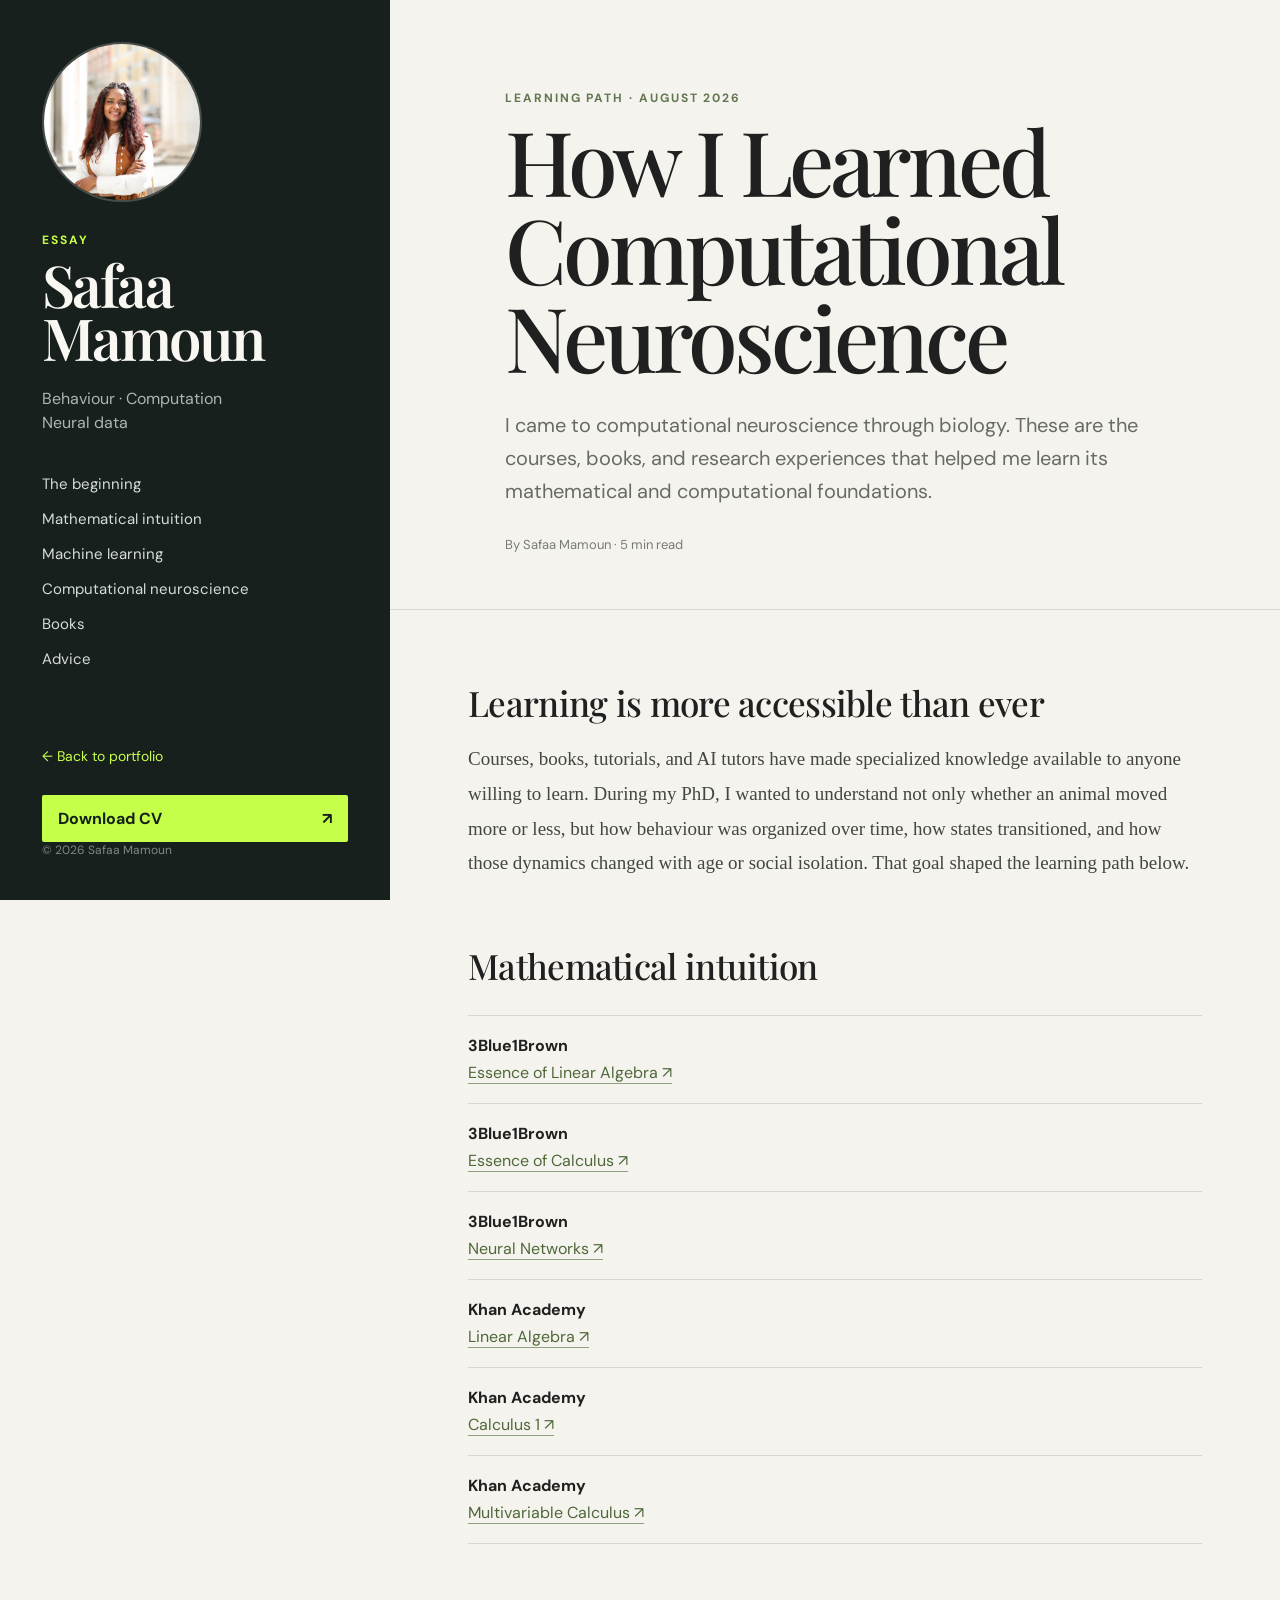
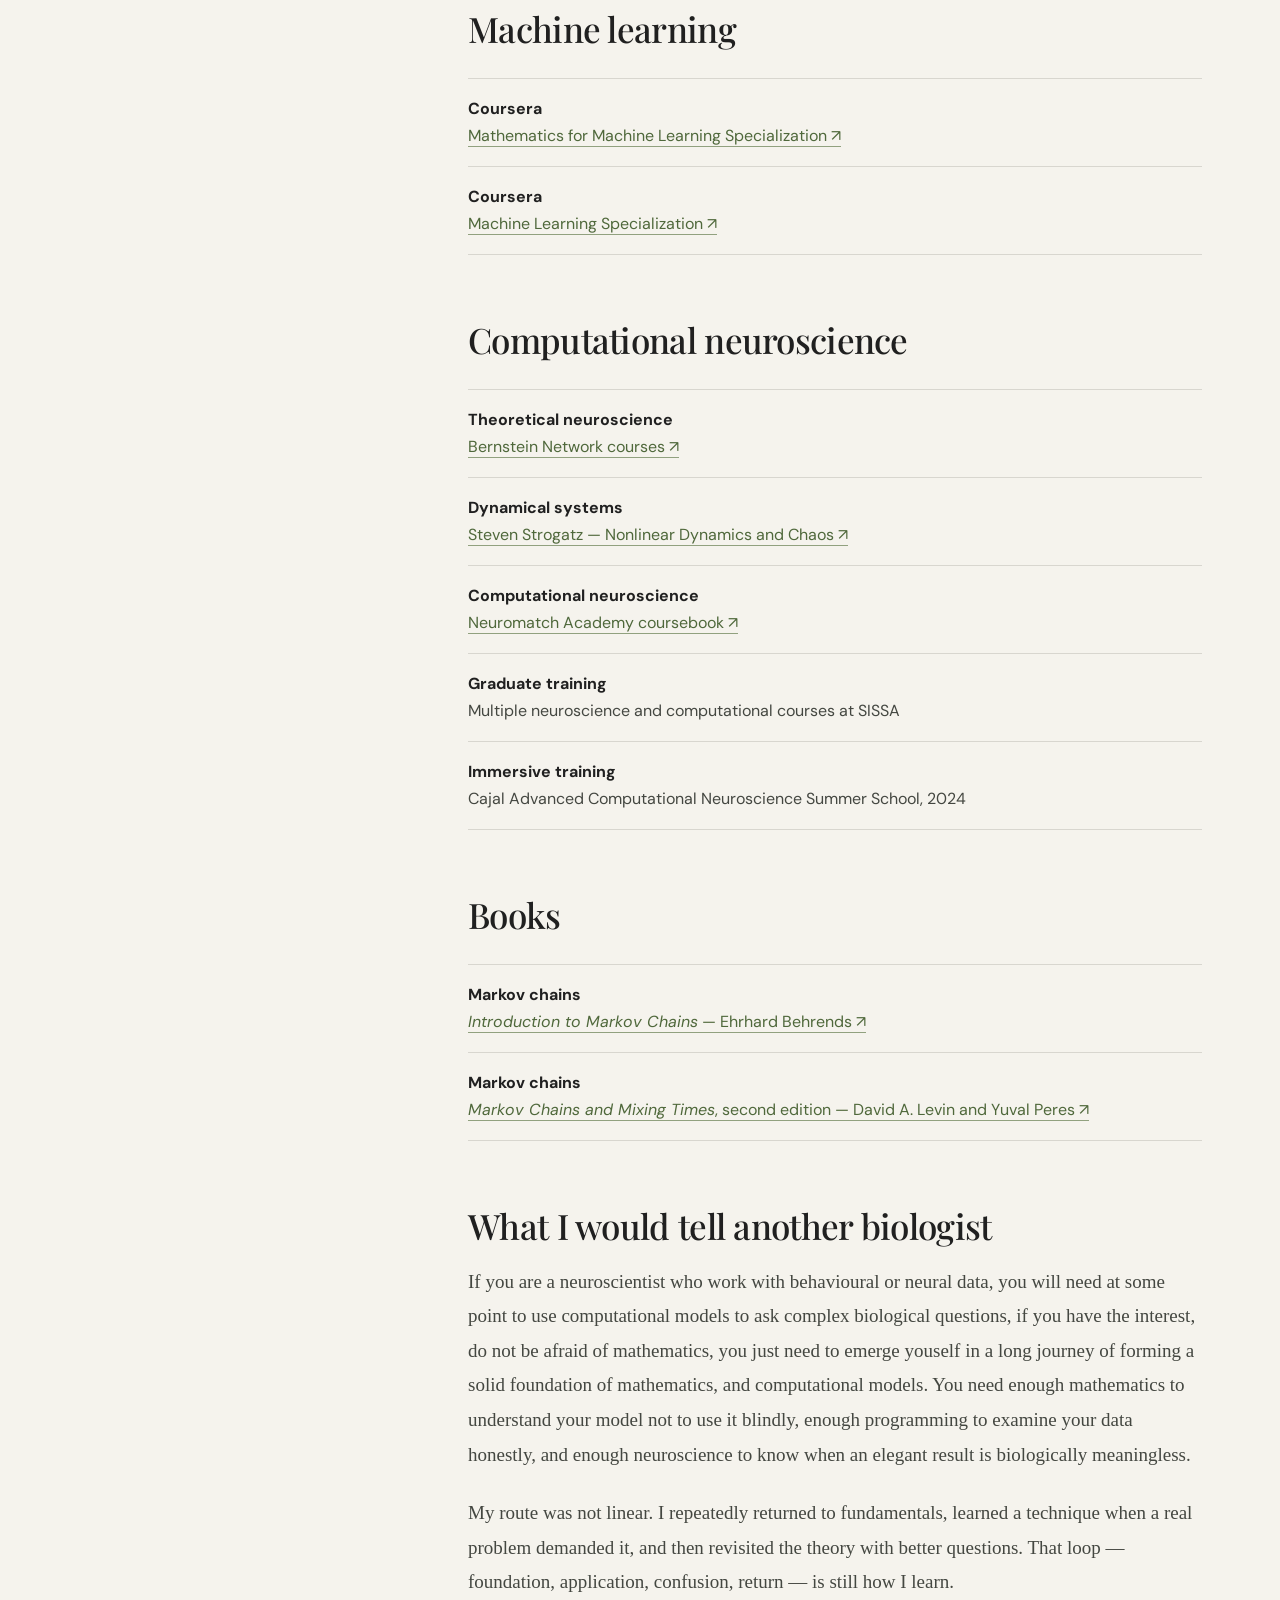
==== essay/index.html @ a1383e8f "Update index.html" ====
<!doctype html>
<html lang="en">
<head>
  <meta charset="utf-8">
  <meta name="viewport" content="width=device-width, initial-scale=1">
  <title>How I Learned Computational Neuroscience — Safaa Mamoun</title>
  <meta name="description" content="Safaa Mamoun's route from biology into mathematics, machine learning, and computational neuroscience.">
  <link rel="preconnect" href="https://fonts.googleapis.com">
  <link rel="preconnect" href="https://fonts.gstatic.com" crossorigin>
  <link href="https://fonts.googleapis.com/css2?family=DM+Sans:wght@400;500;600;700&amp;family=Playfair+Display:ital,wght@0,500;1,500&amp;display=swap" rel="stylesheet">
  <link rel="stylesheet" href="../styles.css">
</head>
<body>
  <main>
    <aside class="sidebar article-sidebar">
      <div class="portrait-wrap">
        <img class="portrait" src="../assets/profile.jpg" alt="Safaa Mamoun">
      </div>
      <div class="identity">
        <p class="eyebrow">Essay</p>
        <h1>Safaa<br>Mamoun</h1>
        <p class="role">Behaviour · Computation<br>Neural data</p>
      </div>
      <nav aria-label="Essay navigation">
        <a href="#beginning">The beginning</a>
        <a href="#mathematics">Mathematical intuition</a>
        <a href="#machine-learning">Machine learning</a>
        <a href="#neuroscience">Computational neuroscience</a>
        <a href="#books">Books</a>
        <a href="#advice">Advice</a>
      </nav>
      <div class="sidebar-footer">
        <a class="back-link" href="../">← Back to portfolio</a>
        <a class="cv-button" href="../assets/Safaa-Mamoun-CV.pdf" target="_blank" rel="noopener noreferrer">Download CV <span aria-hidden="true">↗</span></a>
        <p>© 2026 Safaa Mamoun</p>
      </div>
    </aside>

    <article class="article-shell">
      <header class="article-hero">
        <p class="kicker">Learning path · August 2026</p>
        <h2>How I Learned Computational Neuroscience</h2>
        <p class="article-deck">I came to computational neuroscience through biology. These are the courses, books, and research experiences that helped me learn its mathematical and computational foundations.</p>
        <p class="article-meta">By Safaa Mamoun · 5 min read</p>
      </header>

      <div class="article-body">
        <h3 id="beginning">Learning is more accessible than ever</h3>
        <p>Courses, books, tutorials, and AI tutors have made specialized knowledge available to anyone willing to learn. During my PhD, I wanted to understand not only whether an animal moved more or less, but how behaviour was organized over time, how states transitioned, and how those dynamics changed with age or social isolation. That goal shaped the learning path below.</p>

        <h3 id="mathematics">Mathematical intuition</h3>
        <ul class="resource-list">
          <li><strong>3Blue1Brown</strong><a href="https://www.youtube.com/playlist?list=PLZHQObOWTQDPD3MizzM2xVFitgF8hE_ab" target="_blank" rel="noopener noreferrer">Essence of Linear Algebra ↗</a></li>
          <li><strong>3Blue1Brown</strong><a href="https://www.youtube.com/playlist?list=PL0-GT3co4r2wlh6UHTUeQsrf3mlS2lk6x" target="_blank" rel="noopener noreferrer">Essence of Calculus ↗</a></li>
          <li><strong>3Blue1Brown</strong><a href="https://www.youtube.com/playlist?list=PLZHQObOWTQDMsr9K-rj53DwVRMYO3t5Yr" target="_blank" rel="noopener noreferrer">Neural Networks ↗</a></li>
          <li><strong>Khan Academy</strong><a href="https://www.khanacademy.org/math/linear-algebra" target="_blank" rel="noopener noreferrer">Linear Algebra ↗</a></li>
          <li><strong>Khan Academy</strong><a href="https://www.khanacademy.org/math/calculus-1" target="_blank" rel="noopener noreferrer">Calculus 1 ↗</a></li>
          <li><strong>Khan Academy</strong><a href="https://www.khanacademy.org/math/multivariable-calculus" target="_blank" rel="noopener noreferrer">Multivariable Calculus ↗</a></li>
        </ul>

        <h3 id="machine-learning">Machine learning</h3>
        <ul class="resource-list">
          <li><strong>Coursera</strong><a href="https://www.coursera.org/specializations/mathematics-machine-learning" target="_blank" rel="noopener noreferrer">Mathematics for Machine Learning Specialization ↗</a></li>
          <li><strong>Coursera</strong><a href="https://www.coursera.org/specializations/machine-learning-introduction" target="_blank" rel="noopener noreferrer">Machine Learning Specialization ↗</a></li>
        </ul>

        <h3 id="neuroscience">Computational neuroscience</h3>
        <ul class="resource-list">
          <li><strong>Theoretical neuroscience</strong><a href="https://bernstein-network.de/en/teaching-and-research/study-and-training/online-learning/" target="_blank" rel="noopener noreferrer">Bernstein Network courses ↗</a></li>
          <li><strong>Dynamical systems</strong><a href="https://www.youtube.com/playlist?list=PLbN57C5Zdl6j_qJA-pARJnKsmROzPnO9V" target="_blank" rel="noopener noreferrer">Steven Strogatz — Nonlinear Dynamics and Chaos ↗</a></li>
          <li><strong>Computational neuroscience</strong><a href="https://compneuro.neuromatch.io/" target="_blank" rel="noopener noreferrer">Neuromatch Academy coursebook ↗</a></li>
          <li><strong>Graduate training</strong>Multiple neuroscience and computational courses at SISSA</li>
          <li><strong>Immersive training</strong>Cajal Advanced Computational Neuroscience Summer School, 2024</li>
        </ul>

        <h3 id="books">Books</h3>
        <ul class="resource-list">
          <li><strong>Markov chains</strong><a href="https://link.springer.com/book/10.1007/978-3-322-90157-6" target="_blank" rel="noopener noreferrer"><em>Introduction to Markov Chains</em> — Ehrhard Behrends ↗</a></li>
          <li><strong>Markov chains</strong><a href="https://pages.uoregon.edu/dlevin/MARKOV/" target="_blank" rel="noopener noreferrer"><em>Markov Chains and Mixing Times</em>, second edition — David A. Levin and Yuval Peres ↗</a></li>
        </ul>

        <h3 id="advice">What I would tell another biologist</h3>
        <p> If you are a neuroscientist who work with behavioural or neural data, you will need at some point to use computational models to ask complex biological questions, if you have the interest, do not be afraid of mathematics, you just need to emerge youself in a long journey of 
          forming a solid foundation of mathematics, and computational models. You need enough mathematics to understand your model not to use it blindly, enough programming to examine your data honestly, and enough neuroscience to know when an elegant result is biologically meaningless.</p>
        <p>My route was not linear. I repeatedly returned to fundamentals, learned a technique when a real problem demanded it, and then revisited the theory with better questions. That loop — foundation, application, confusion, return — is still how I learn.</p>
      </div>
    </article>
  </main>
    <!-- Cloudflare Web Analytics --><script type='module' src='https://static.cloudflareinsights.com/beacon.min.js' data-cf-beacon='{"token": "2f7e7b79d9d646109fc4454bb11eda97"}'></script><!-- End Cloudflare Web Analytics -->
</body>
</html>
---- styles.css ----
:root {
  --font-sans: "DM Sans";
  --font-display: "Playfair Display";
  --ink: #202020;
  --paper: #f5f3ed;
  --panel: #18201d;
  --accent: #c5ff4a;
  --muted: #686a65;
  --line: #d8d6cf;
}

* { box-sizing: border-box; }
html { scroll-behavior: smooth; }
body {
  margin: 0;
  background: var(--paper);
  color: var(--ink);
  font-family: var(--font-sans), Arial, sans-serif;
  -webkit-font-smoothing: antialiased;
}
a { color: inherit; text-decoration: none; }

.sidebar {
  position: fixed;
  inset: 0 auto 0 0;
  width: 390px;
  min-height: 100vh;
  padding: 42px;
  background: var(--panel);
  color: #f8f7f2;
  display: flex;
  flex-direction: column;
  overflow-y: auto;
}
.portrait-wrap {
  width: 180px;
  aspect-ratio: 1;
  border-radius: 50%;
  overflow: hidden;
  border: 2px solid rgba(255,255,255,.2);
  margin-bottom: 30px;
}
.portrait { width: 100%; height: 100%; object-fit: cover; object-position: 50% 35%; transform: scale(1.35); }
.eyebrow, .kicker, .section-heading > p {
  margin: 0 0 10px;
  color: var(--accent);
  font-size: 12px;
  font-weight: 700;
  letter-spacing: .16em;
  text-transform: uppercase;
}
.identity h1 {
  margin: 0;
  font-family: var(--font-display), Georgia, serif;
  font-size: 58px;
  line-height: .92;
  letter-spacing: -.045em;
  font-weight: 600;
}
.role { margin: 22px 0 0; color: #aeb5b0; font-size: 16px; line-height: 1.5; }
nav { display: flex; flex-direction: column; gap: 8px; margin: 36px 0; }
nav a { width: max-content; color: #d7dcd8; font-size: 15px; padding: 3px 0; border-bottom: 1px solid transparent; }
nav a:hover, nav a:focus-visible { color: var(--accent); border-color: var(--accent); }
.sidebar-footer { margin-top: auto; }
.cv-button {
  display: flex;
  justify-content: space-between;
  align-items: center;
  padding: 13px 16px;
  background: var(--accent);
  color: #152018;
  font-weight: 700;
  border-radius: 2px;
}
.cv-button:hover { background: #d4ff76; }
.social-links { display: flex; gap: 18px; margin: 20px 0 12px; font-size: 13px; }
.social-links a:hover { color: var(--accent); }
.sidebar-footer > p { margin: 0; color: #7f8882; font-size: 12px; }

.content { margin-left: 390px; }
.section-block { padding: 90px clamp(48px, 8vw, 120px); border-bottom: 1px solid var(--line); scroll-margin-top: 20px; }
.hero { min-height: 100vh; display: flex; flex-direction: column; justify-content: center; }
.hero .kicker, .contact .kicker { color: #53614f; }
.hero h2 {
  max-width: 940px;
  margin: 0;
  font-family: var(--font-display), Georgia, serif;
  font-size: clamp(48px, 6vw, 88px);
  line-height: 1.02;
  letter-spacing: -.04em;
  font-weight: 500;
}
.hero h2 em { color: #627651; font-weight: 500; }
.intro { max-width: 800px; margin: 32px 0 52px; color: #555952; font-size: 20px; line-height: 1.65; }
.focus-grid { display: grid; grid-template-columns: repeat(3, 1fr); gap: 1px; background: var(--line); border: 1px solid var(--line); }
.focus-grid > div { background: var(--paper); padding: 24px; }
.focus-grid span { font-size: 11px; color: #85877f; }
.focus-grid h3 { margin: 30px 0 10px; font-size: 18px; }
.focus-grid p { margin: 0; color: var(--muted); font-size: 14px; line-height: 1.55; }

.section-heading { display: grid; grid-template-columns: 180px 1fr; align-items: start; margin-bottom: 56px; }
.section-heading > p { color: #627651; margin-top: 9px; }
.section-heading h2 {
  margin: 0;
  font-family: var(--font-display), Georgia, serif;
  font-weight: 500;
  font-size: clamp(38px, 4vw, 56px);
  letter-spacing: -.03em;
}
.timeline article, .work-list article { display: grid; grid-template-columns: 180px 1fr; gap: 0; padding: 30px 0; border-top: 1px solid var(--line); }
.timeline article:last-child, .work-list article:last-child { border-bottom: 1px solid var(--line); }
.year { margin: 4px 0 0; color: #777b73; font-size: 13px; font-weight: 700; letter-spacing: .04em; }
.timeline h3, .work-list h3 { margin: 0 0 7px; font-size: 20px; line-height: 1.35; }
.timeline article > div > p:last-child, .work-list article > div > p { margin: 10px 0 0; max-width: 780px; color: var(--muted); line-height: 1.65; }
.institution { color: #53614f !important; font-weight: 600; }
.work-list h3 a:hover { color: #536c3c; }
.work-list h3 span { font-family: var(--font-sans); font-size: 15px; }
.compact-list article { padding: 24px 0; }
.compact-list h3 { font-size: 18px; }
.compact-list p { font-size: 15px; }

.skills-layout { display: grid; grid-template-columns: 1.4fr 1fr; gap: 70px; }
.training-list > div { display: grid; grid-template-columns: 70px 1fr; padding: 17px 0; border-top: 1px solid var(--line); }
.training-list > div:last-child { border-bottom: 1px solid var(--line); }
.training-list span { font-size: 13px; font-weight: 700; color: #777b73; }
.training-list p { margin: 0; line-height: 1.5; }
.skill-tags { display: flex; flex-wrap: wrap; align-content: flex-start; gap: 10px; }
.skill-tags span { border: 1px solid #acb0a7; border-radius: 99px; padding: 10px 14px; font-size: 13px; }

.essay-teaser article {
  max-width: 900px;
  padding: clamp(30px, 5vw, 62px);
  background: #e7eadf;
  border-left: 5px solid #627651;
}
.essay-label { margin: 0 0 24px; color: #627651; font-size: 12px; font-weight: 700; letter-spacing: .13em; text-transform: uppercase; }
.essay-teaser h3 { max-width: 720px; margin: 0; font-family: var(--font-display), Georgia, serif; font-size: clamp(38px, 5vw, 62px); line-height: 1.05; font-weight: 500; letter-spacing: -.035em; }
.essay-teaser article > p:not(.essay-label) { max-width: 680px; margin: 24px 0; color: var(--muted); font-size: 18px; line-height: 1.65; }
.essay-link { display: inline-block; border-bottom: 1px solid #536c3c; color: #405431; font-weight: 700; padding-bottom: 4px; }
.essay-link:hover { color: #202e17; }

.article-shell { margin-left: 390px; }
.article-hero { padding: 90px clamp(48px, 9vw, 150px) 56px; border-bottom: 1px solid var(--line); }
.article-hero .kicker { color: #627651; }
.article-hero h2 { max-width: 920px; margin: 0; font-family: var(--font-display), Georgia, serif; font-size: clamp(52px, 7vw, 92px); line-height: .98; letter-spacing: -.045em; font-weight: 500; }
.article-deck { max-width: 760px; margin: 30px 0 0; color: var(--muted); font-size: 20px; line-height: 1.65; }
.article-meta { margin: 28px 0 0; color: #797c76; font-size: 13px; }
.article-body { max-width: 830px; margin: 0 auto; padding: 72px 48px 110px; }
.article-body h3 { margin: 64px 0 18px; font-family: var(--font-display), Georgia, serif; font-size: 35px; line-height: 1.2; font-weight: 500; letter-spacing: -.02em; }
.article-body h3:first-child { margin-top: 0; }
.article-body p { margin: 0 0 24px; color: #444741; font-family: Georgia, serif; font-size: 19px; line-height: 1.82; }
.article-body a { color: #4f683b; border-bottom: 1px solid #91a17f; }
.article-body a:hover { color: #26371d; border-color: #26371d; }
.article-pullquote { margin: 48px 0; padding: 30px 0 30px 30px; border-left: 4px solid #627651; font-family: var(--font-display), Georgia, serif !important; font-size: 29px !important; line-height: 1.35 !important; color: #3f4f36 !important; }
.resource-list { margin: 28px 0 0; padding: 0; list-style: none; border-top: 1px solid var(--line); }
.resource-list li { padding: 18px 0; border-bottom: 1px solid var(--line); color: #444741; font-size: 16px; line-height: 1.5; }
.resource-list strong { display: block; color: var(--ink); margin-bottom: 3px; }
.back-link { display: inline-block; margin-bottom: 30px; color: var(--accent); font-size: 14px; }

.contact { min-height: 72vh; background: #26302c; color: #f8f7f2; display: flex; flex-direction: column; justify-content: center; }
.contact .kicker { color: var(--accent); }
.contact h2 { max-width: 820px; margin: 0; font-family: var(--font-display), Georgia, serif; font-size: clamp(44px, 5vw, 72px); line-height: 1.05; font-weight: 500; letter-spacing: -.035em; }
.contact > p:not(.kicker) { max-width: 690px; color: #b9c0bb; font-size: 18px; line-height: 1.6; }
.contact-links { display: flex; flex-wrap: wrap; gap: 16px 36px; margin-top: 25px; }
.contact-links a { color: var(--accent); font-weight: 700; border-bottom: 1px solid var(--accent); padding-bottom: 4px; }

@media (max-width: 980px) {
  .sidebar { position: relative; width: 100%; min-height: auto; padding: 30px; display: grid; grid-template-columns: 120px 1fr; gap: 10px 24px; }
  .portrait-wrap { width: 120px; grid-row: span 2; margin: 0; }
  .identity h1 { font-size: 42px; }
  .identity .eyebrow, .role { display: none; }
  nav { grid-column: 1 / -1; flex-direction: row; flex-wrap: wrap; margin: 20px 0 5px; gap: 8px 20px; }
  .sidebar-footer { grid-column: 1 / -1; display: flex; align-items: center; gap: 20px; }
  .cv-button { width: max-content; gap: 20px; }
  .social-links { margin: 0; }
  .sidebar-footer > p { margin-left: auto; }
  .content { margin-left: 0; }
  .article-shell { margin-left: 0; }
  .hero { min-height: auto; }
}

@media (max-width: 680px) {
  .sidebar { grid-template-columns: 90px 1fr; padding: 22px; }
  .portrait-wrap { width: 90px; }
  .identity h1 { font-size: 34px; }
  nav { gap: 6px 14px; }
  nav a { font-size: 13px; }
  .sidebar-footer { flex-wrap: wrap; }
  .sidebar-footer > p { display: none; }
  .section-block { padding: 64px 24px; }
  .hero h2 { font-size: 43px; }
  .intro { font-size: 17px; margin-bottom: 36px; }
  .focus-grid { grid-template-columns: 1fr; }
  .section-heading { grid-template-columns: 1fr; gap: 8px; margin-bottom: 36px; }
  .section-heading > p { margin: 0; }
  .timeline article, .work-list article { grid-template-columns: 1fr; gap: 10px; padding: 24px 0; }
  .skills-layout { grid-template-columns: 1fr; gap: 40px; }
  .contact-links { flex-direction: column; align-items: flex-start; }
  .article-hero { padding: 64px 24px 42px; }
  .article-hero h2 { font-size: 48px; }
  .article-deck { font-size: 17px; }
  .article-body { padding: 52px 24px 80px; }
  .article-body p { font-size: 18px; }
}

@media (prefers-reduced-motion: reduce) { html { scroll-behavior: auto; } }
/* Correct the profile photograph */
body .portrait-wrap {
  position: relative;
  width: 160px;
  height: 160px;
  overflow: hidden;
  border-radius: 50%;
  flex-shrink: 0;
}

body .portrait {
  position: static;
  display: block;
  width: 100%;
  height: 100%;
  max-width: 100%;
  object-fit: cover;
  object-position: center 30%;
  transform: none;
}

/* Beyond the lab section */
.beyond-grid {
  display: grid;
  grid-template-columns: minmax(0, 1.45fr) minmax(260px, 0.75fr);
  gap: clamp(28px, 5vw, 72px);
  align-items: end;
}

.beyond-image {
  display: block;
  width: 100%;
  height: auto;
  max-height: 750px;
  object-fit: cover;
  object-position: center;
}

.beyond-copy {
  padding: 28px 0;
  border-top: 1px solid var(--line, #d8d6cf);
  border-bottom: 1px solid var(--line, #d8d6cf);
}

.beyond-copy p {
  margin: 0;
  color: var(--muted, #686a65);
  font-family: "Playfair Display", Georgia, serif;
  font-size: clamp(24px, 2.4vw, 34px);
  line-height: 1.38;
}

@media (max-width: 680px) {
  body .portrait-wrap {
    width: 90px;
    height: 90px;
  }

  .beyond-grid {
    grid-template-columns: 1fr;
  }

  .beyond-copy {
    padding: 24px 0;
  }
}
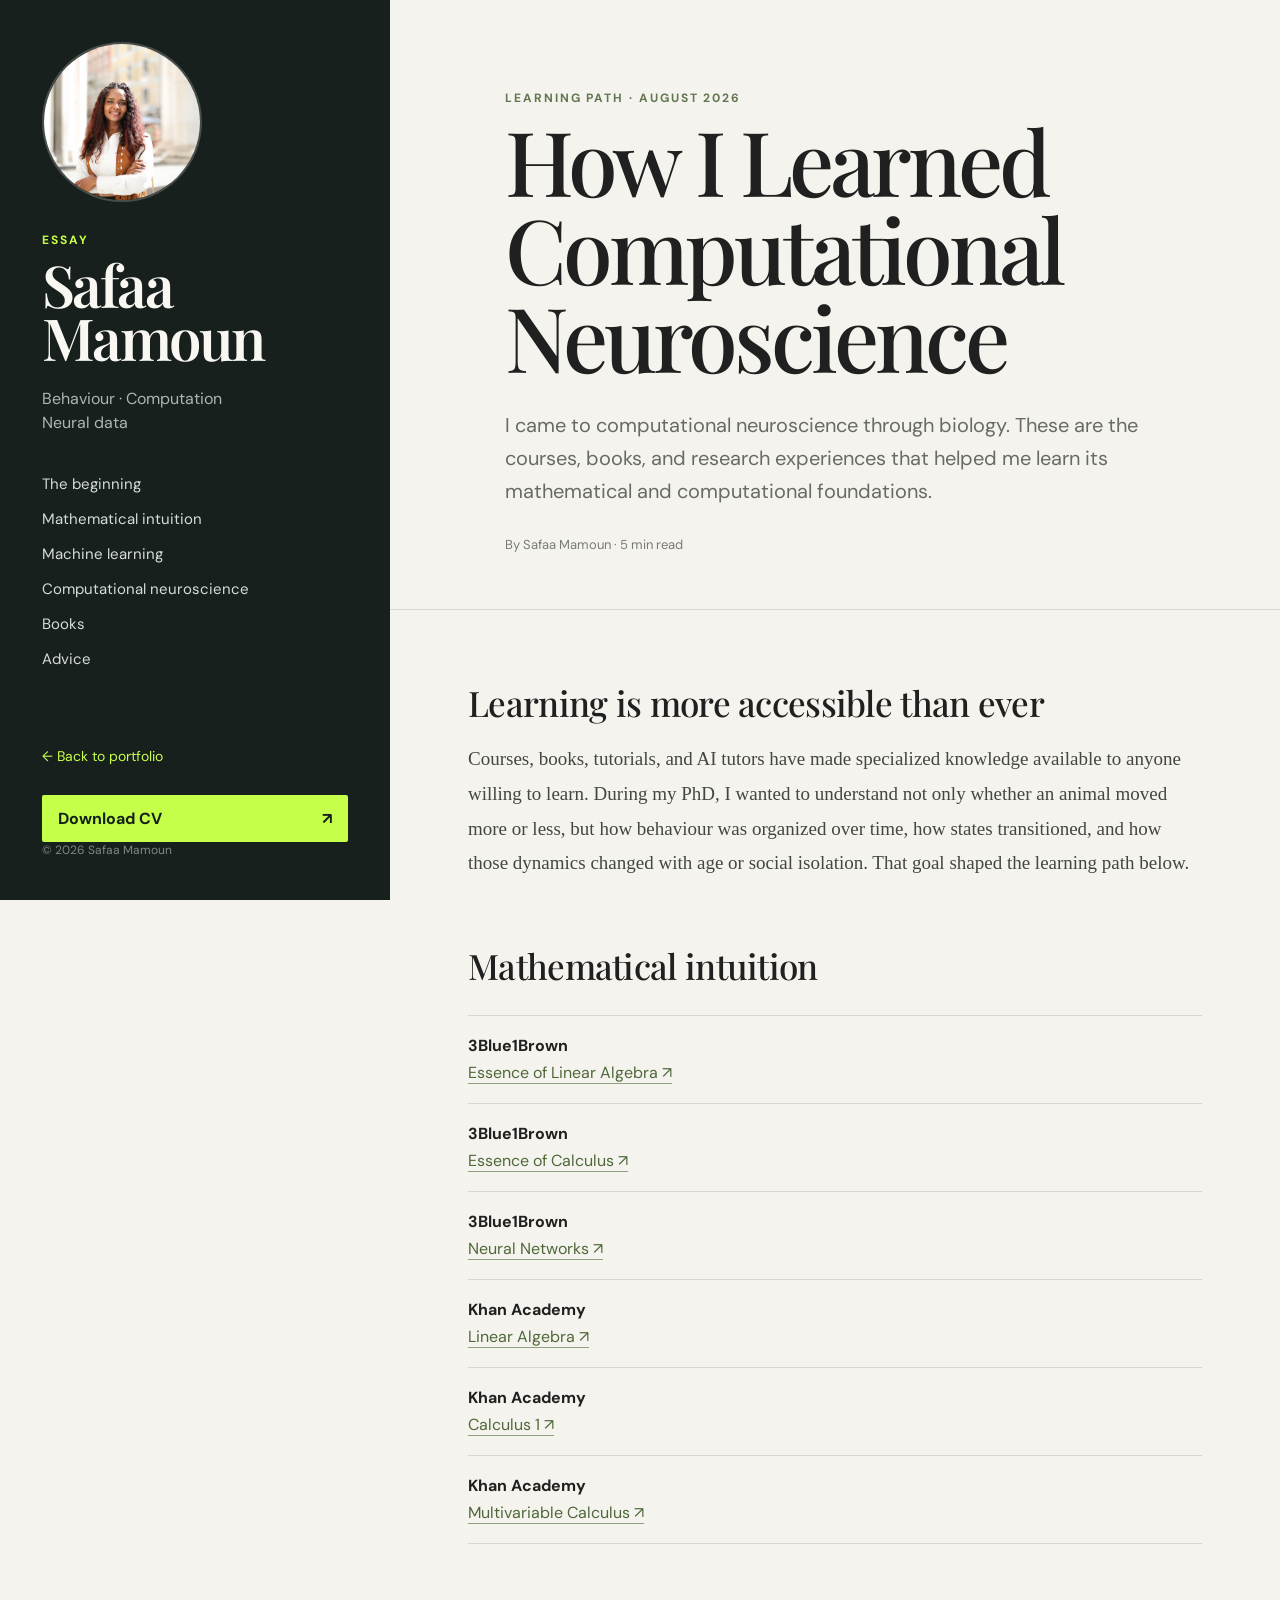
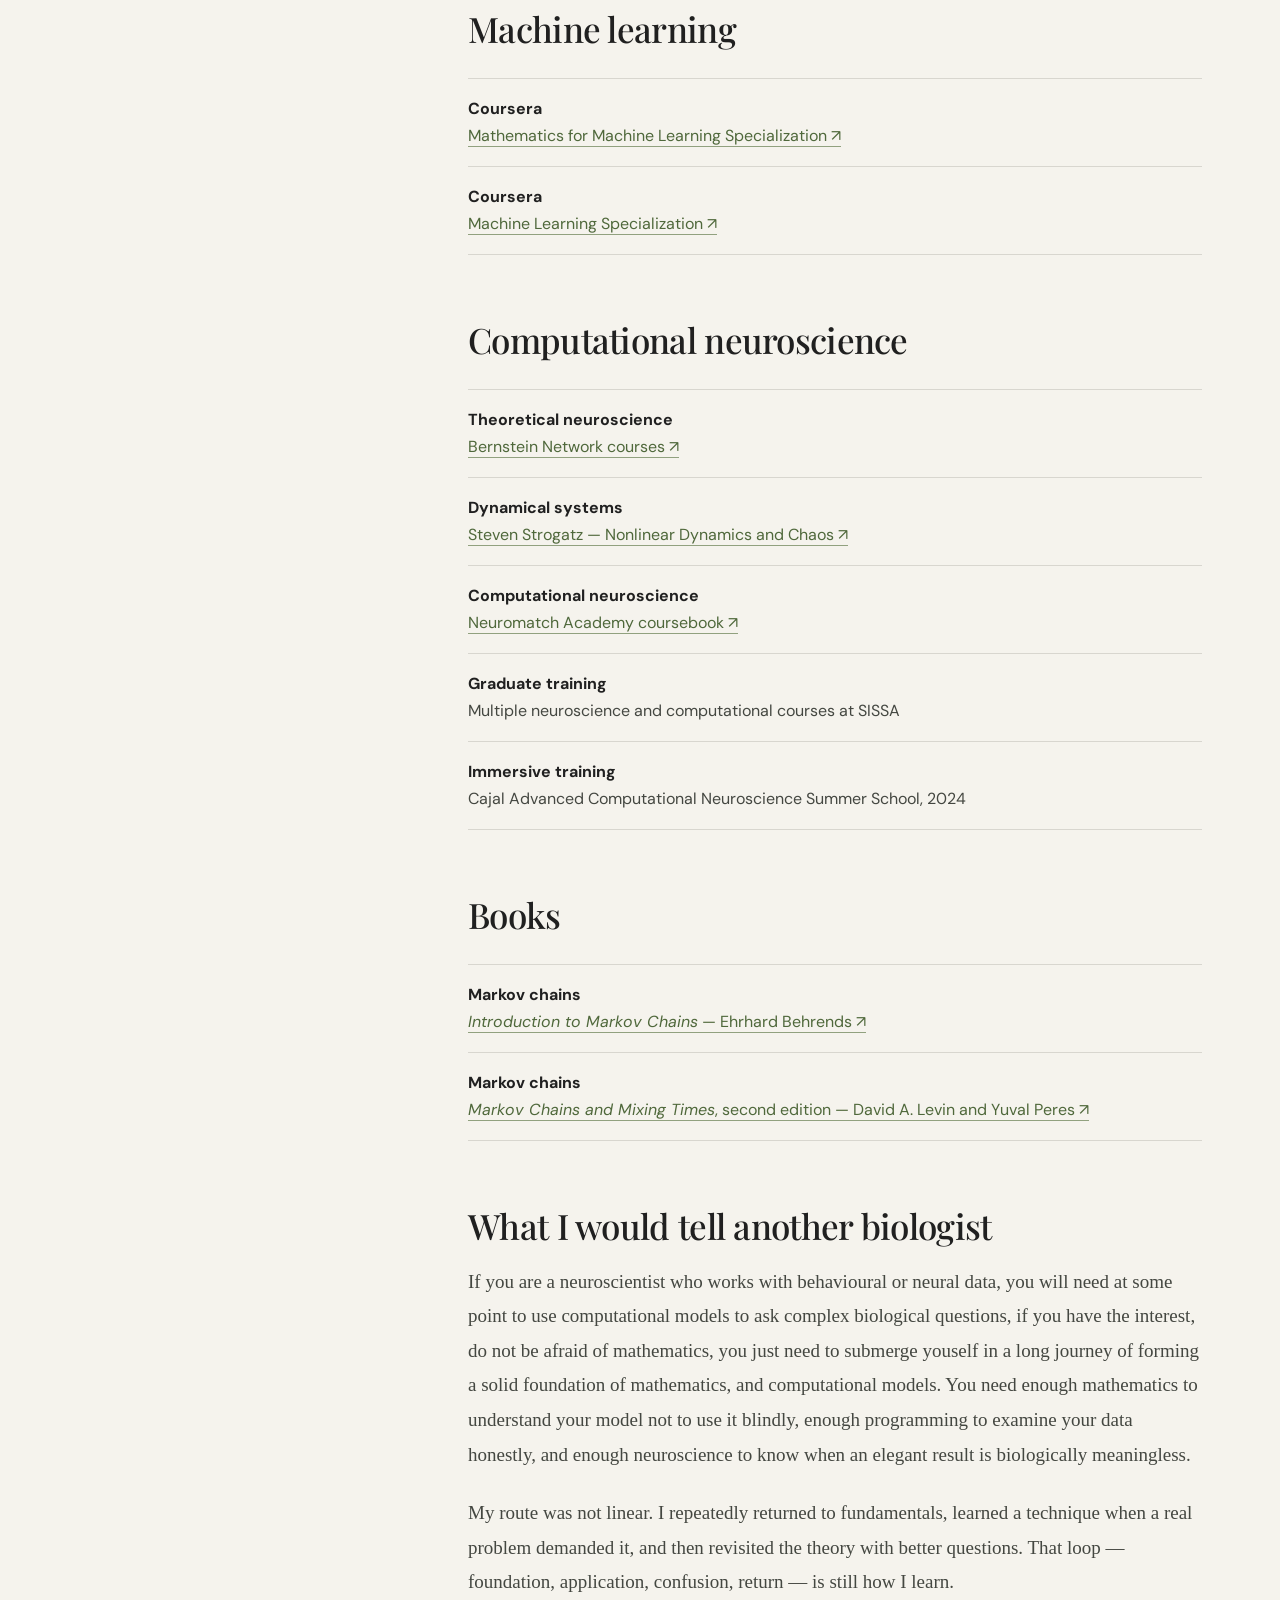
==== commit 07b0367f: "Update index.html" ====
--- a/essay/index.html
+++ b/essay/index.html
@@ -80,7 +80,7 @@
         </ul>
 
         <h3 id="advice">What I would tell another biologist</h3>
-        <p> If you are a neuroscientist who work with behavioural or neural data, you will need at some point to use computational models to ask complex biological questions, if you have the interest, do not be afraid of mathematics, you just need to emerge youself in a long journey of 
+        <p> If you are a neuroscientist who works with behavioural or neural data, you will need at some point to use computational models to ask complex biological questions, if you have the interest, do not be afraid of mathematics, you just need to submerge youself in a long journey of 
           forming a solid foundation of mathematics, and computational models. You need enough mathematics to understand your model not to use it blindly, enough programming to examine your data honestly, and enough neuroscience to know when an elegant result is biologically meaningless.</p>
         <p>My route was not linear. I repeatedly returned to fundamentals, learned a technique when a real problem demanded it, and then revisited the theory with better questions. That loop — foundation, application, confusion, return — is still how I learn.</p>
       </div>
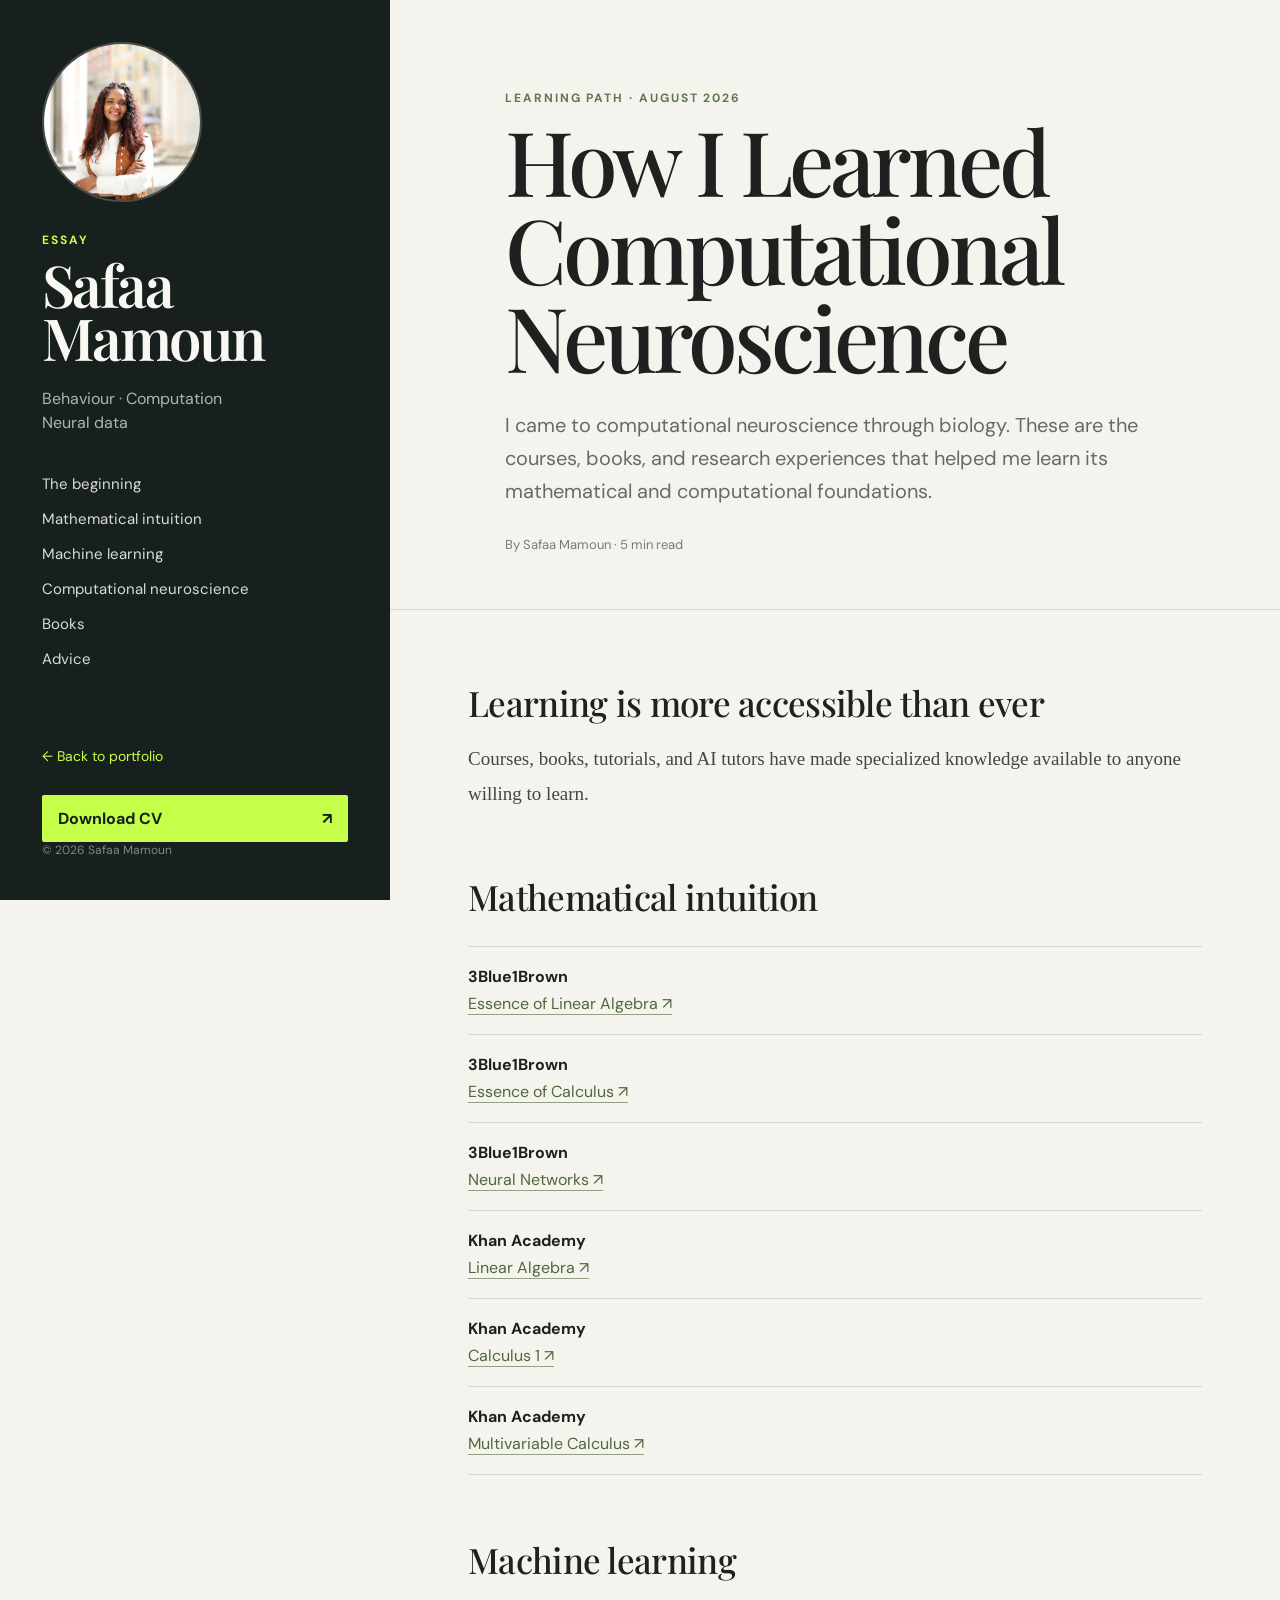
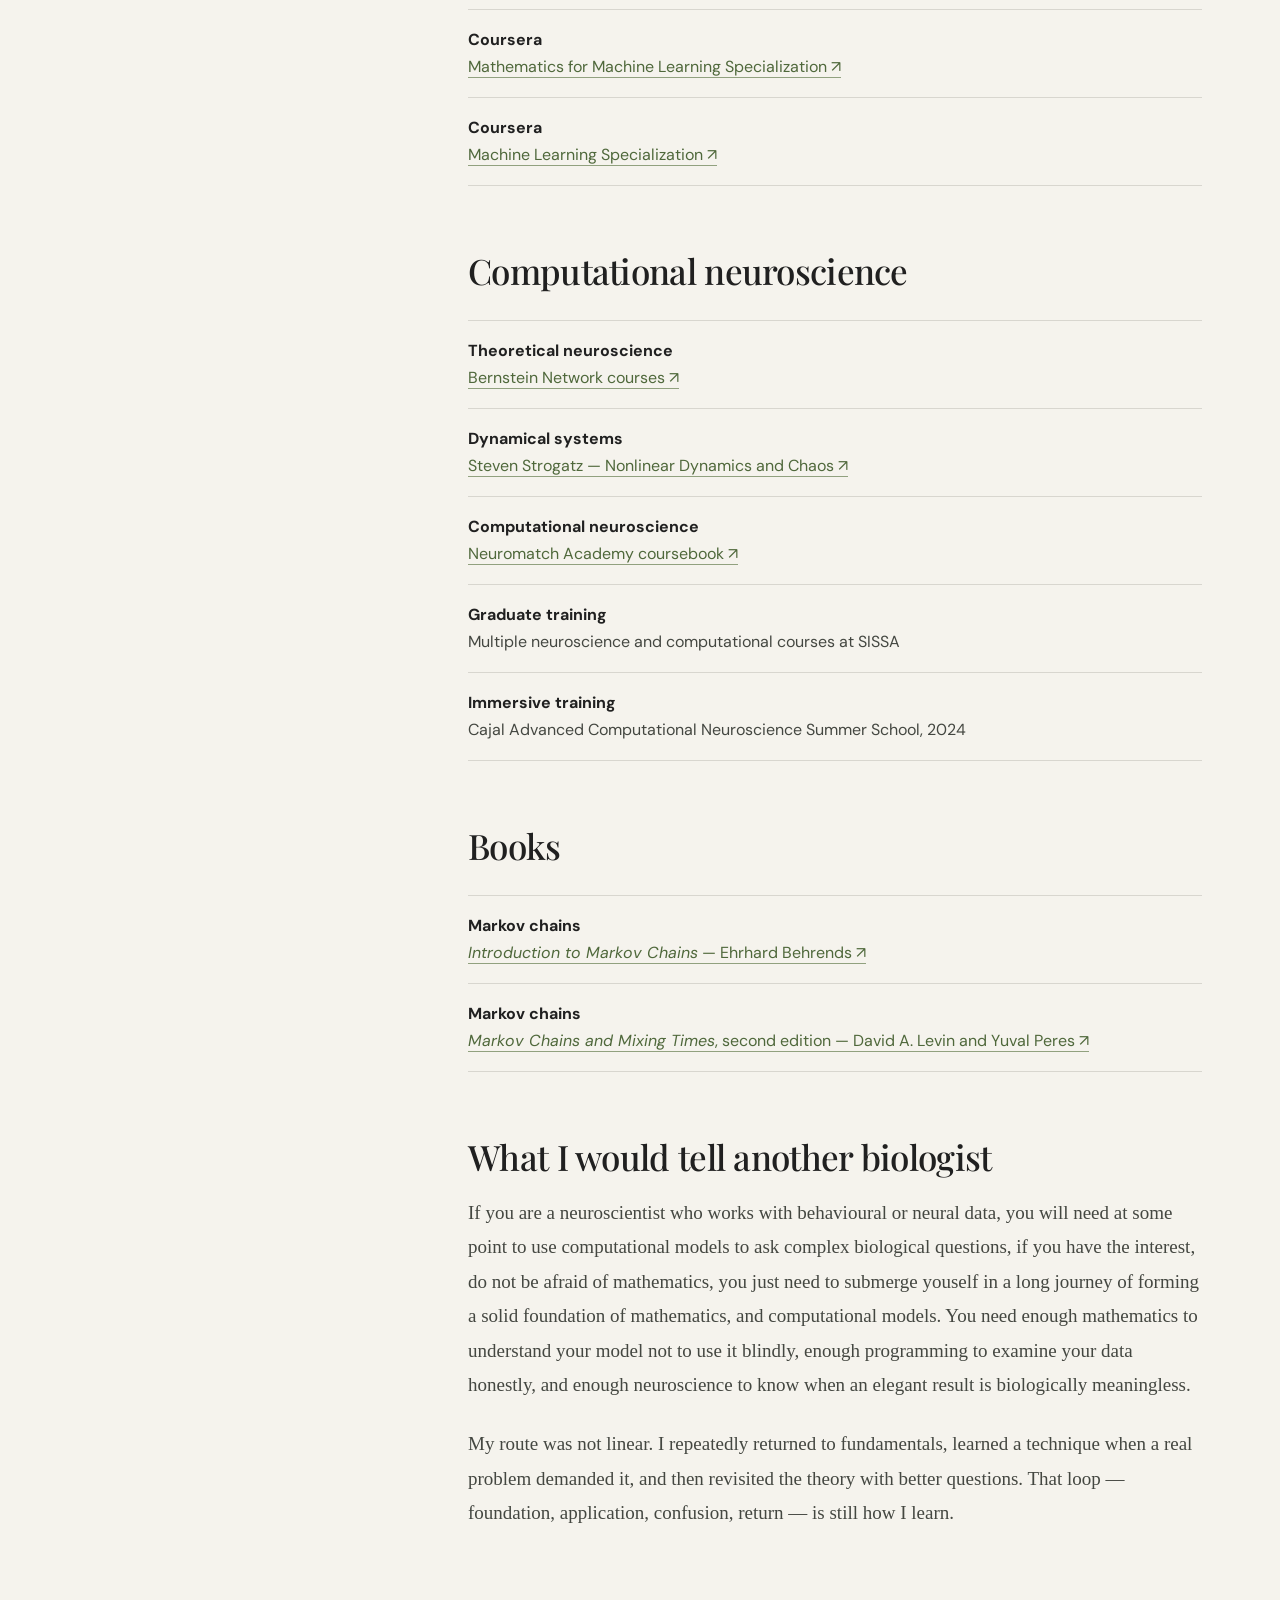
==== commit 22e08cd7: "Update index.html" ====
--- a/essay/index.html
+++ b/essay/index.html
@@ -46,7 +46,7 @@
 
       <div class="article-body">
         <h3 id="beginning">Learning is more accessible than ever</h3>
-        <p>Courses, books, tutorials, and AI tutors have made specialized knowledge available to anyone willing to learn. During my PhD, I wanted to understand not only whether an animal moved more or less, but how behaviour was organized over time, how states transitioned, and how those dynamics changed with age or social isolation. That goal shaped the learning path below.</p>
+        <p>Courses, books, tutorials, and AI tutors have made specialized knowledge available to anyone willing to learn.</p>
 
         <h3 id="mathematics">Mathematical intuition</h3>
         <ul class="resource-list">
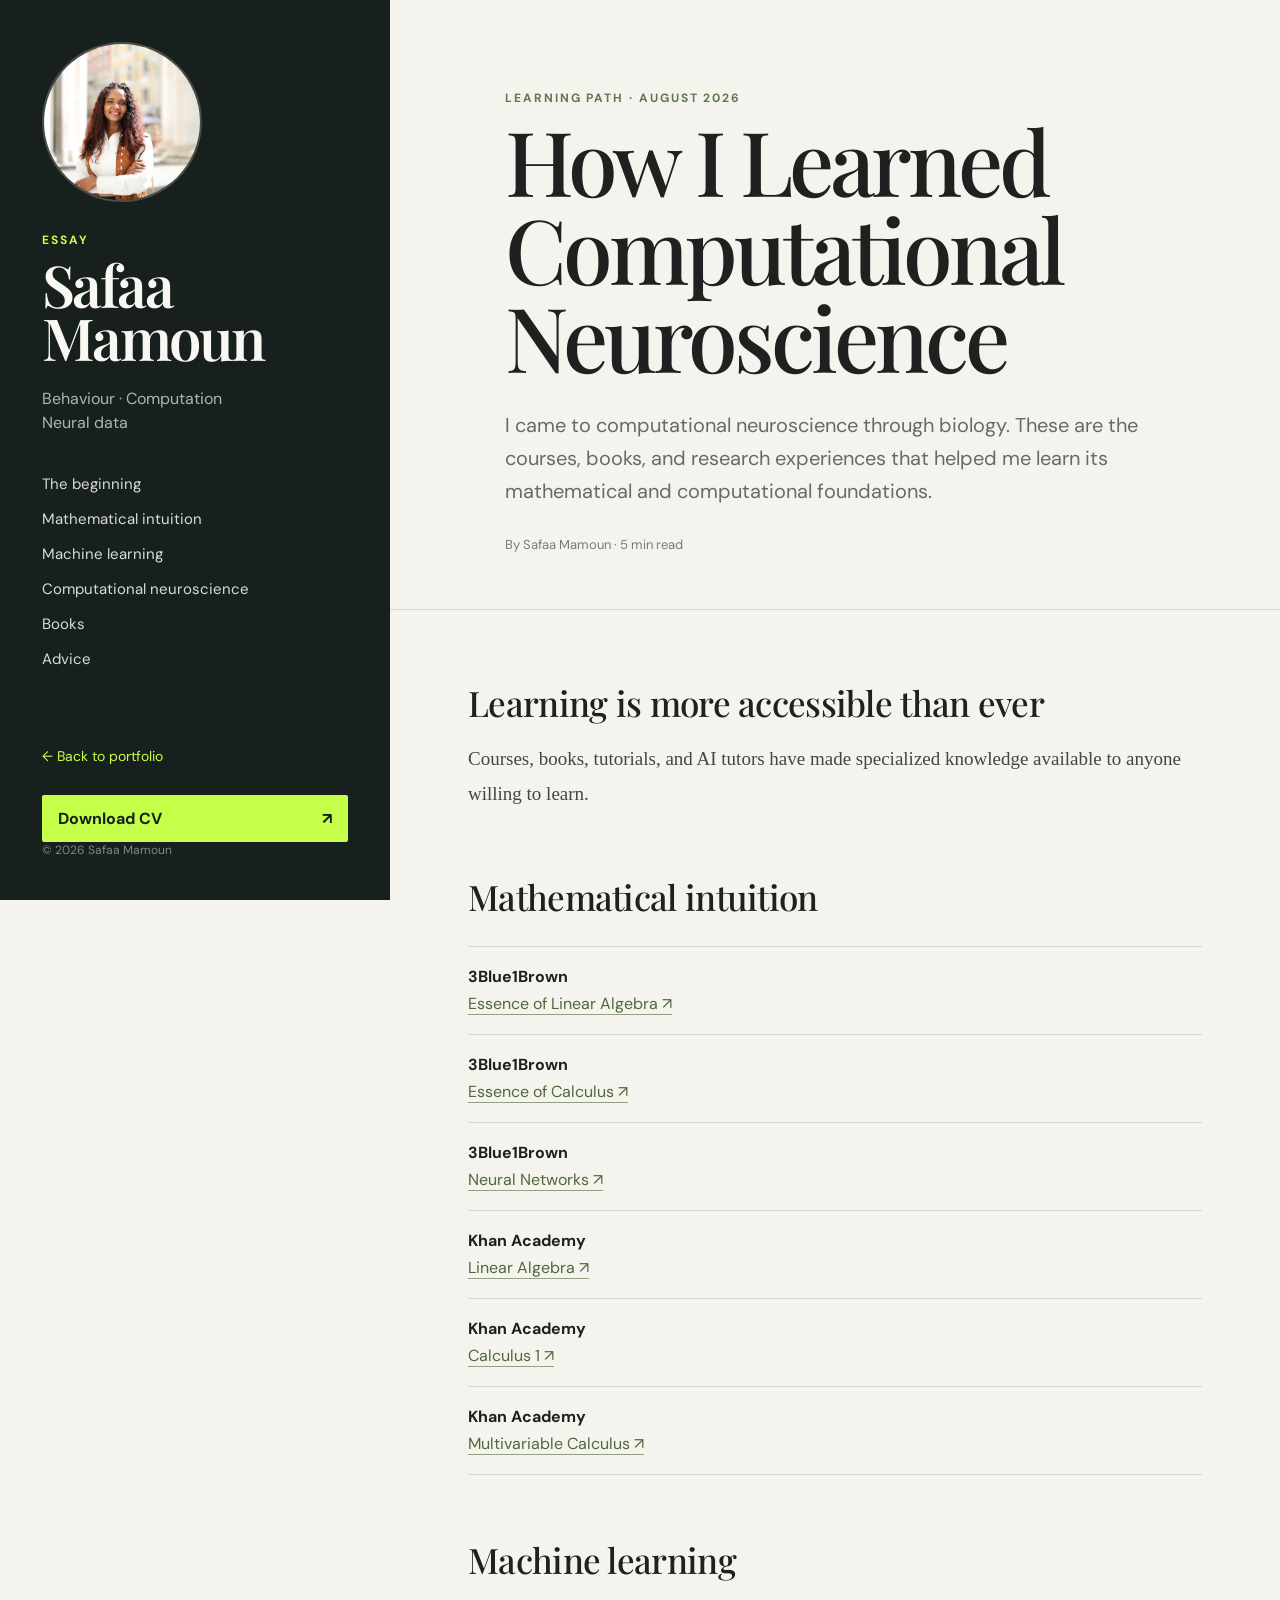
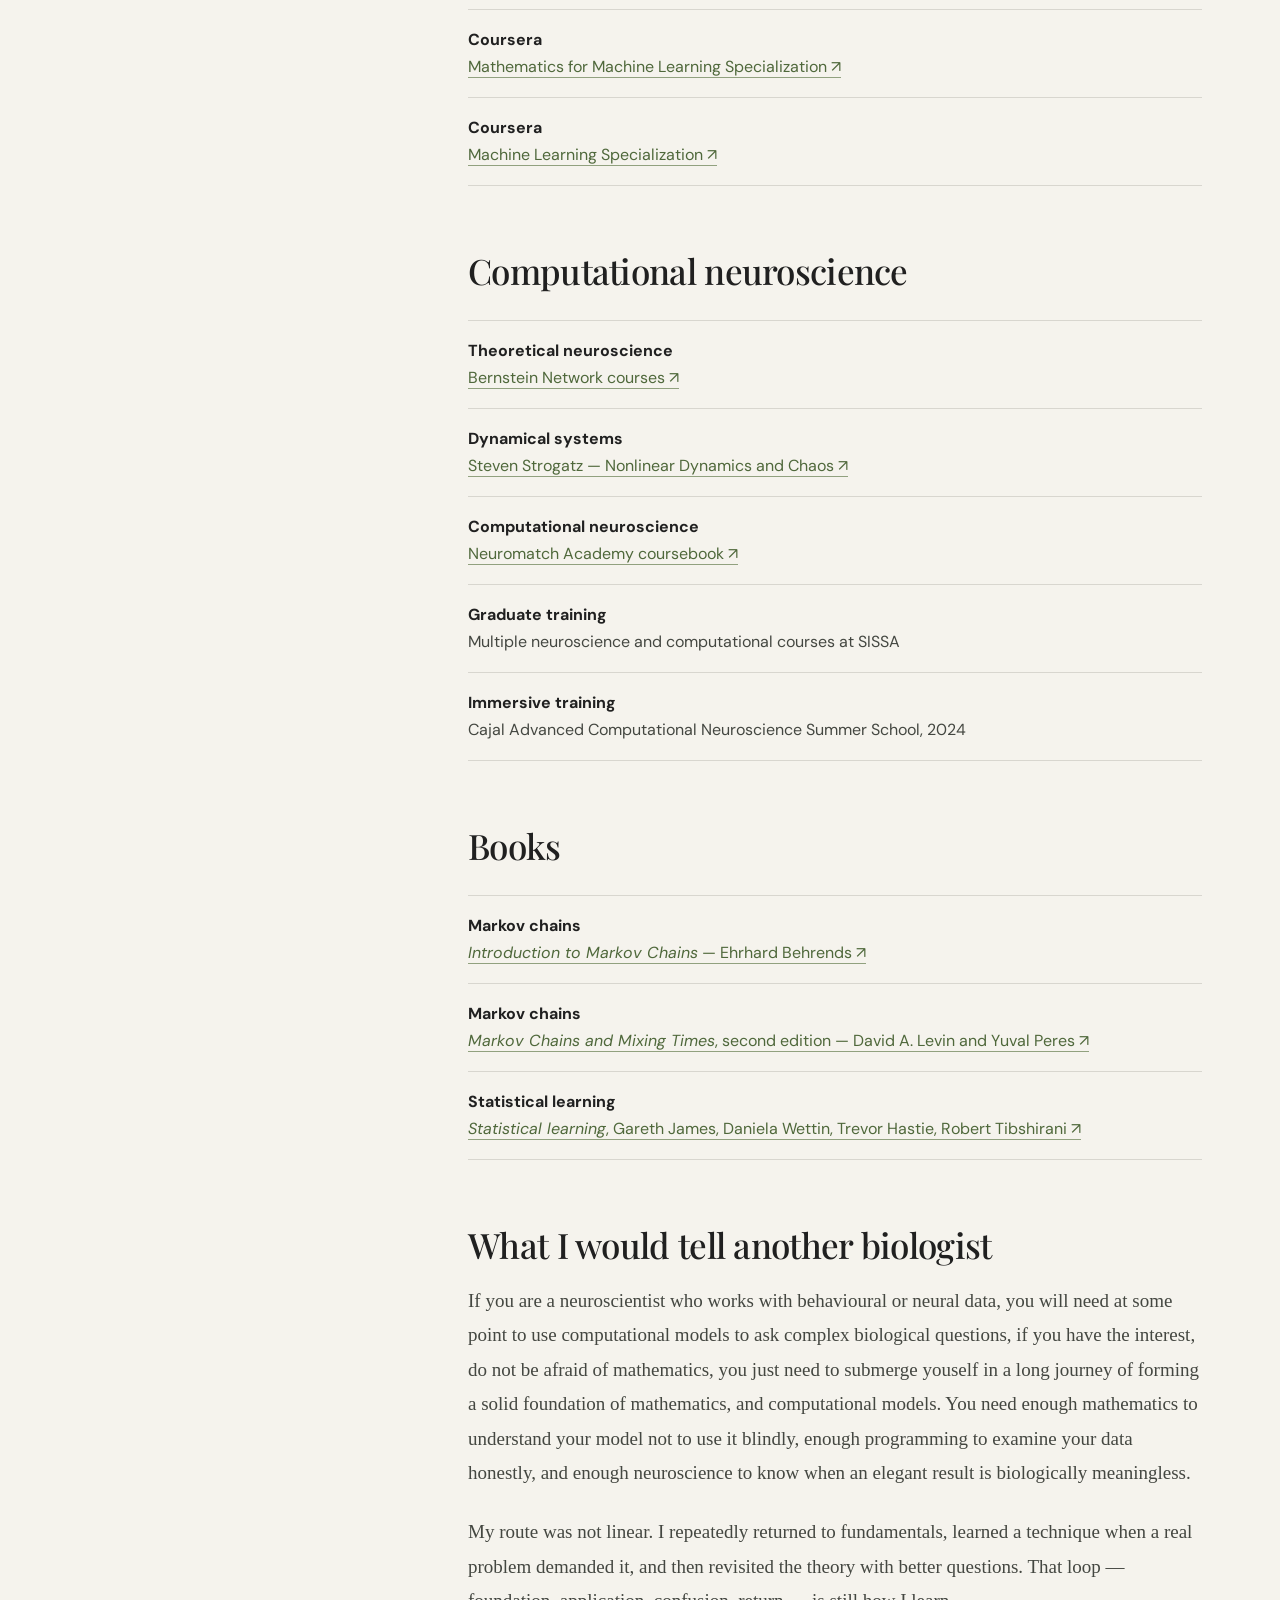
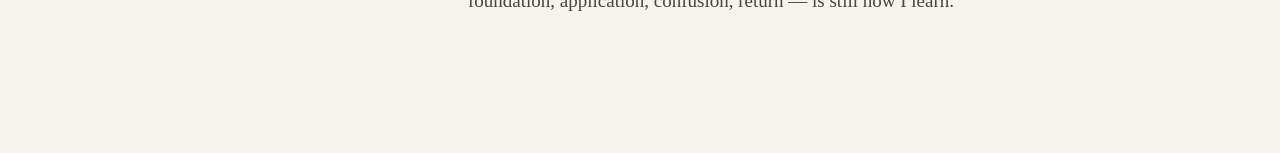
==== commit a36fe1b4: "Update index.html" ====
--- a/essay/index.html
+++ b/essay/index.html
@@ -77,6 +77,8 @@
         <ul class="resource-list">
           <li><strong>Markov chains</strong><a href="https://link.springer.com/book/10.1007/978-3-322-90157-6" target="_blank" rel="noopener noreferrer"><em>Introduction to Markov Chains</em> — Ehrhard Behrends ↗</a></li>
           <li><strong>Markov chains</strong><a href="https://pages.uoregon.edu/dlevin/MARKOV/" target="_blank" rel="noopener noreferrer"><em>Markov Chains and Mixing Times</em>, second edition — David A. Levin and Yuval Peres ↗</a></li>
+           <li><strong>Statistical learning</strong><a href="https://www.statlearning.com/" target="_blank" rel="noopener noreferrer"><em>Statistical learning</em>, Gareth James, Daniela Wettin, Trevor Hastie, Robert Tibshirani ↗</a></li>
+        </ul>
         </ul>
 
         <h3 id="advice">What I would tell another biologist</h3>
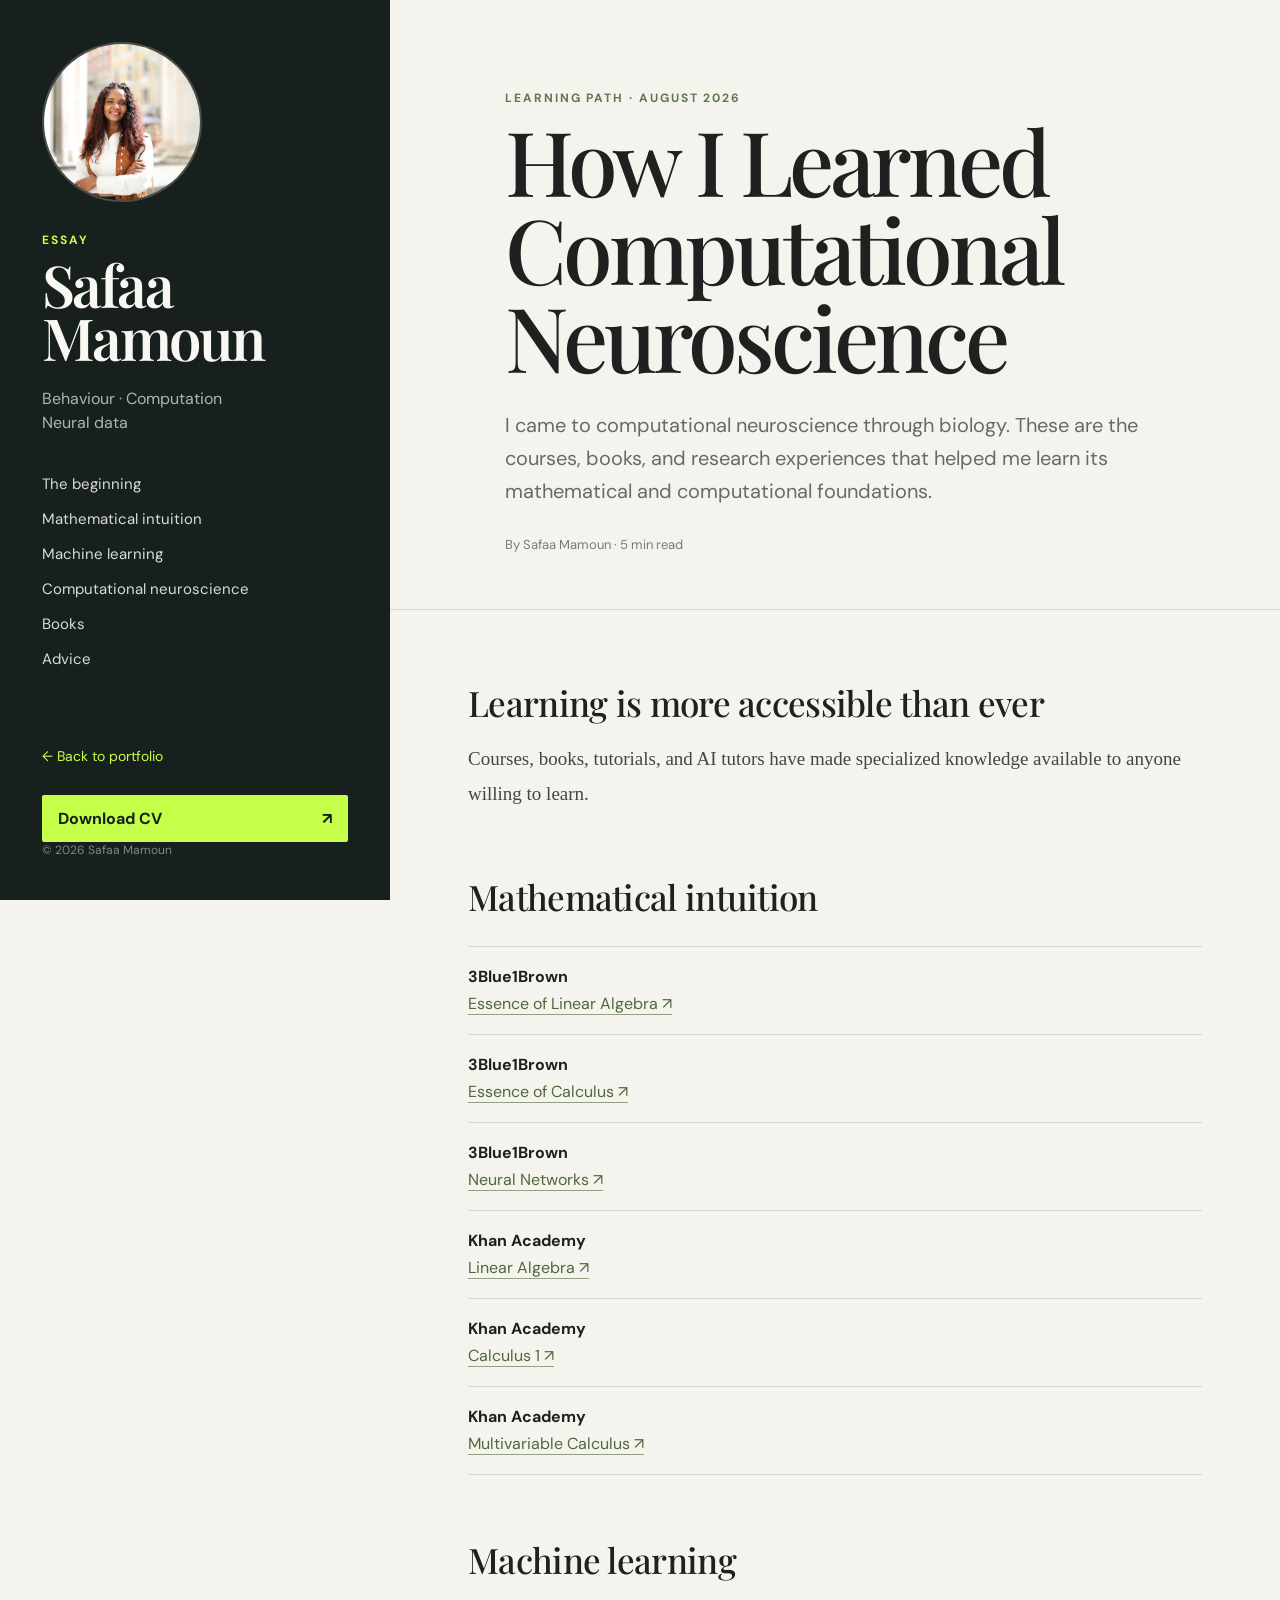
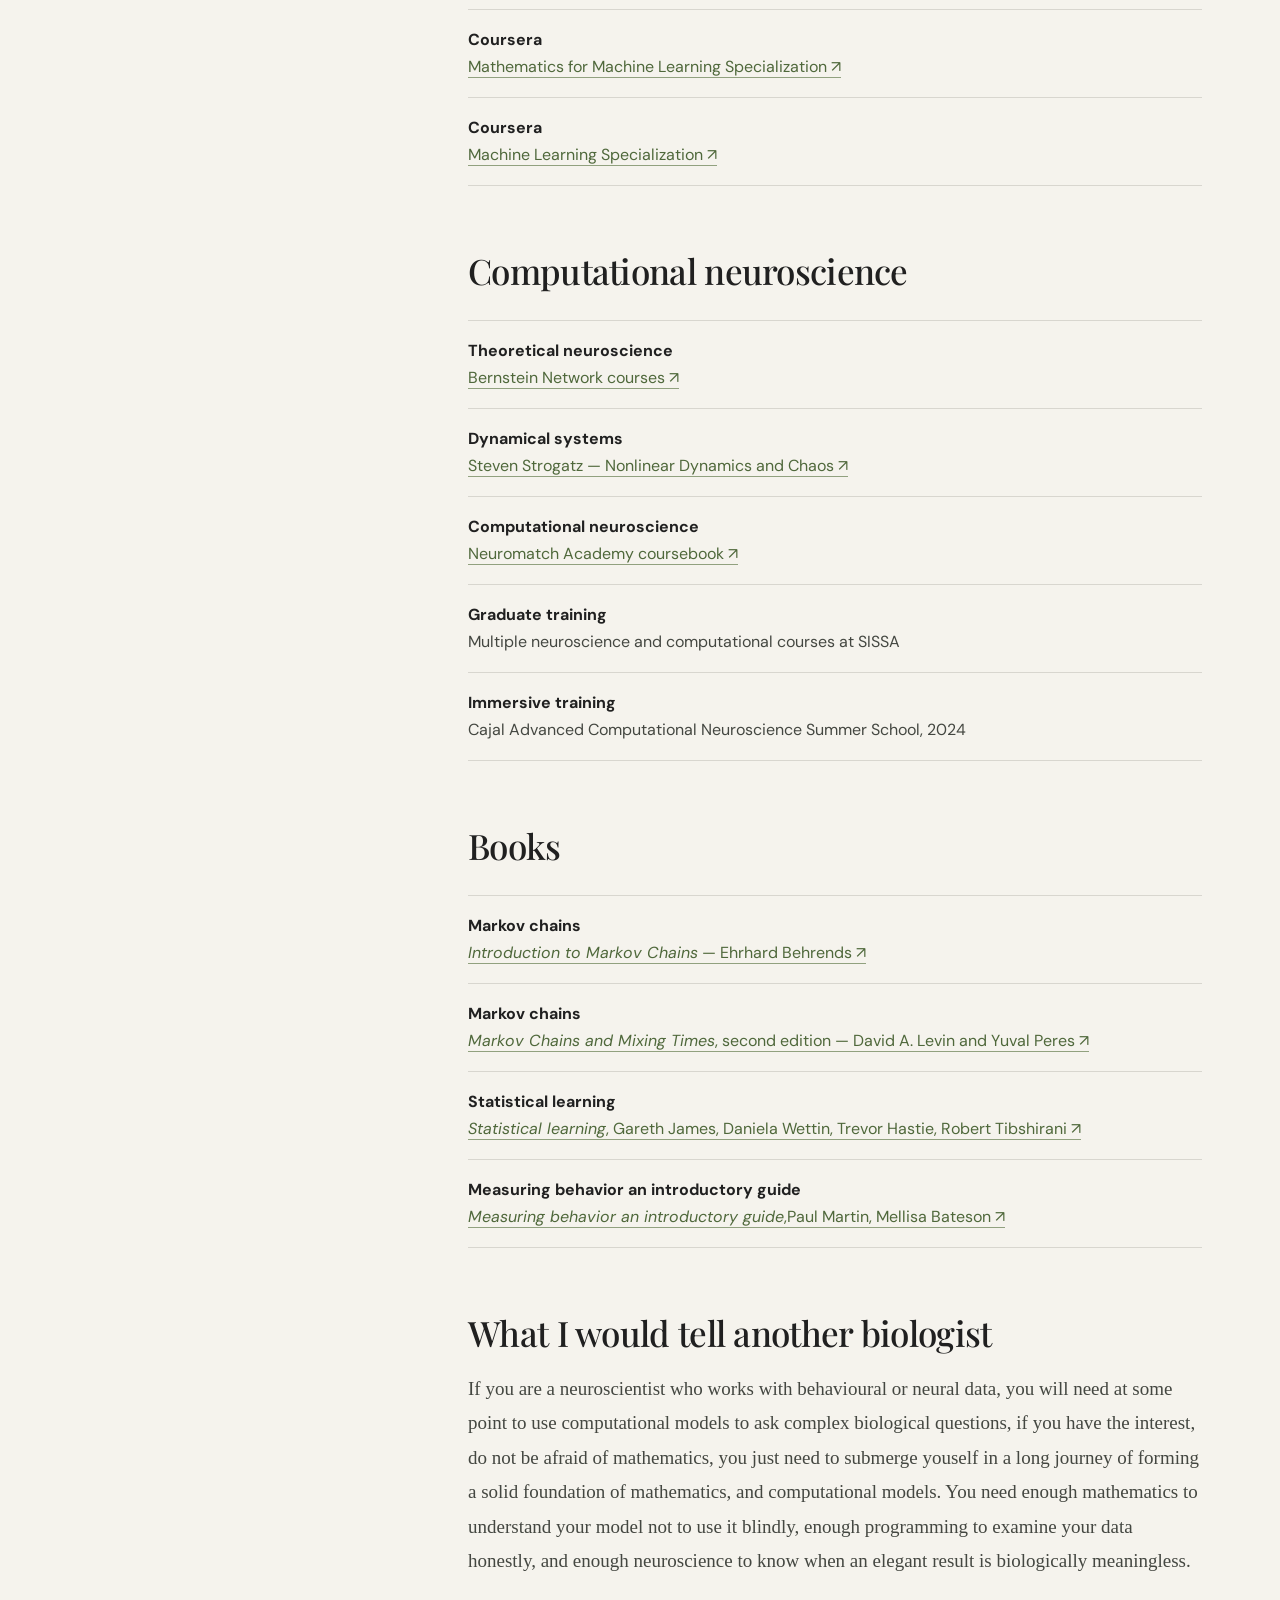
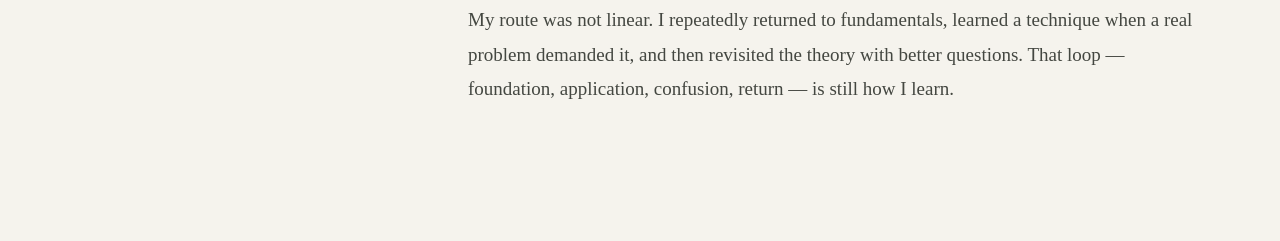
==== commit 9a909c97: "Update index.html" ====
--- a/essay/index.html
+++ b/essay/index.html
@@ -77,7 +77,8 @@
         <ul class="resource-list">
           <li><strong>Markov chains</strong><a href="https://link.springer.com/book/10.1007/978-3-322-90157-6" target="_blank" rel="noopener noreferrer"><em>Introduction to Markov Chains</em> — Ehrhard Behrends ↗</a></li>
           <li><strong>Markov chains</strong><a href="https://pages.uoregon.edu/dlevin/MARKOV/" target="_blank" rel="noopener noreferrer"><em>Markov Chains and Mixing Times</em>, second edition — David A. Levin and Yuval Peres ↗</a></li>
-           <li><strong>Statistical learning</strong><a href="https://www.statlearning.com/" target="_blank" rel="noopener noreferrer"><em>Statistical learning</em>, Gareth James, Daniela Wettin, Trevor Hastie, Robert Tibshirani ↗</a></li>
+          <li><strong>Statistical learning</strong><a href="https://www.statlearning.com/" target="_blank" rel="noopener noreferrer"><em>Statistical learning</em>, Gareth James, Daniela Wettin, Trevor Hastie, Robert Tibshirani ↗</a></li>
+          <li><strong>Measuring behavior an introductory guide</strong><a href="https://www.amazon.it/-/en/Measuring-Behaviour-Introductory-Melissa-Bateson/dp/1108745725/ref=sr_1_1?adgrpid=1228154805313539&dib=eyJ2IjoiMSJ9.MxZqOwhW35SB_bdBDr3Nk3gGiboYq8qoocznsd5EVprrmKnzFbHKMWG1jziGPhiAYtJFErlCCsySrdDBQiy7lA.0hKAsb3eKG0zIZMsLAzywoUDFTp2sazaj3QfM7Boe1w&dib_tag=se&hvadid=76759839653775&hvbmt=be&hvdev=c&hvlocphy=240677&hvnetw=o&hvqmt=e&hvtargid=kwd-76759913425627%3Aloc-93&hydadcr=28342_1858862&keywords=measuring+behaviour+an+introductory+guide&mcid=e31532aa6a5335df80966b0fd97c8e76&msclkid=d63372ffdcbc1652649a1851edac573d&qid=1789800797&sr=8-1" target="_blank" rel="noopener noreferrer"><em>Measuring behavior an introductory guide</em>,Paul Martin, Mellisa Bateson ↗</a></li>
         </ul>
         </ul>
 
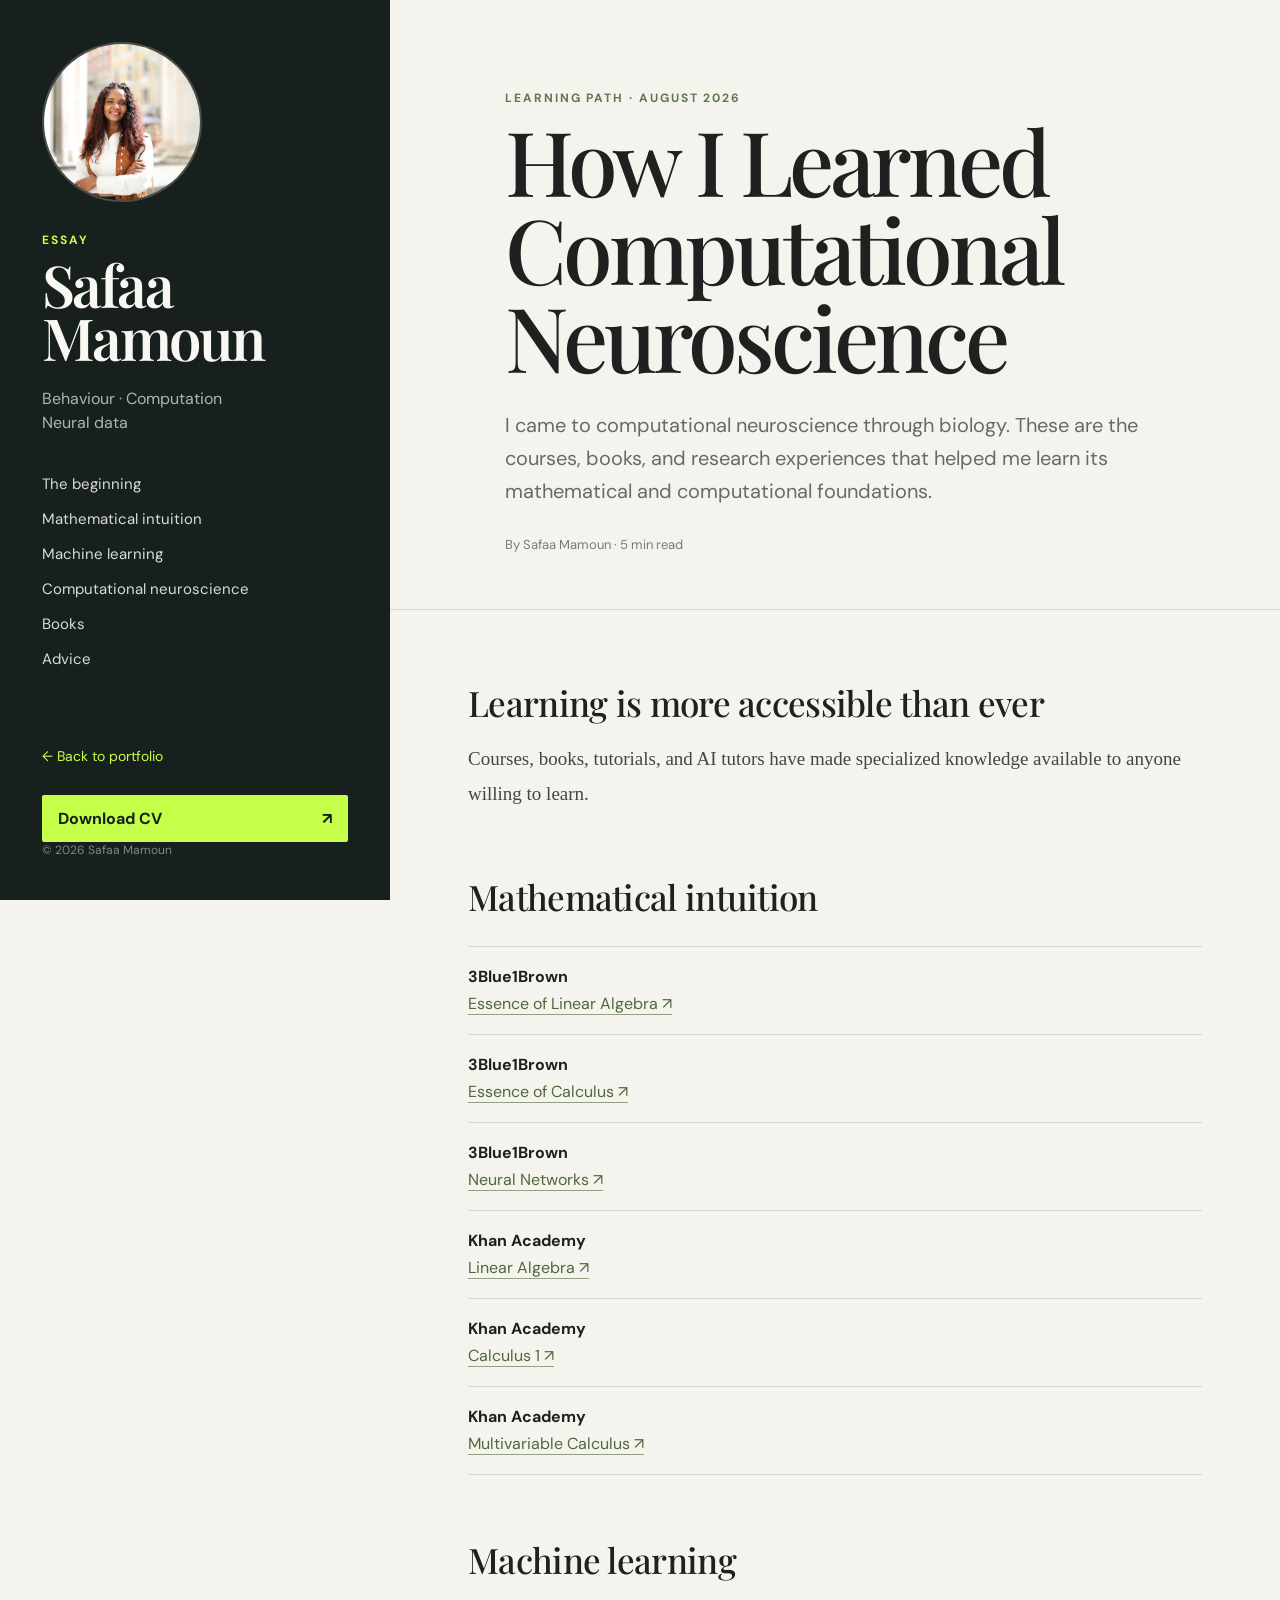
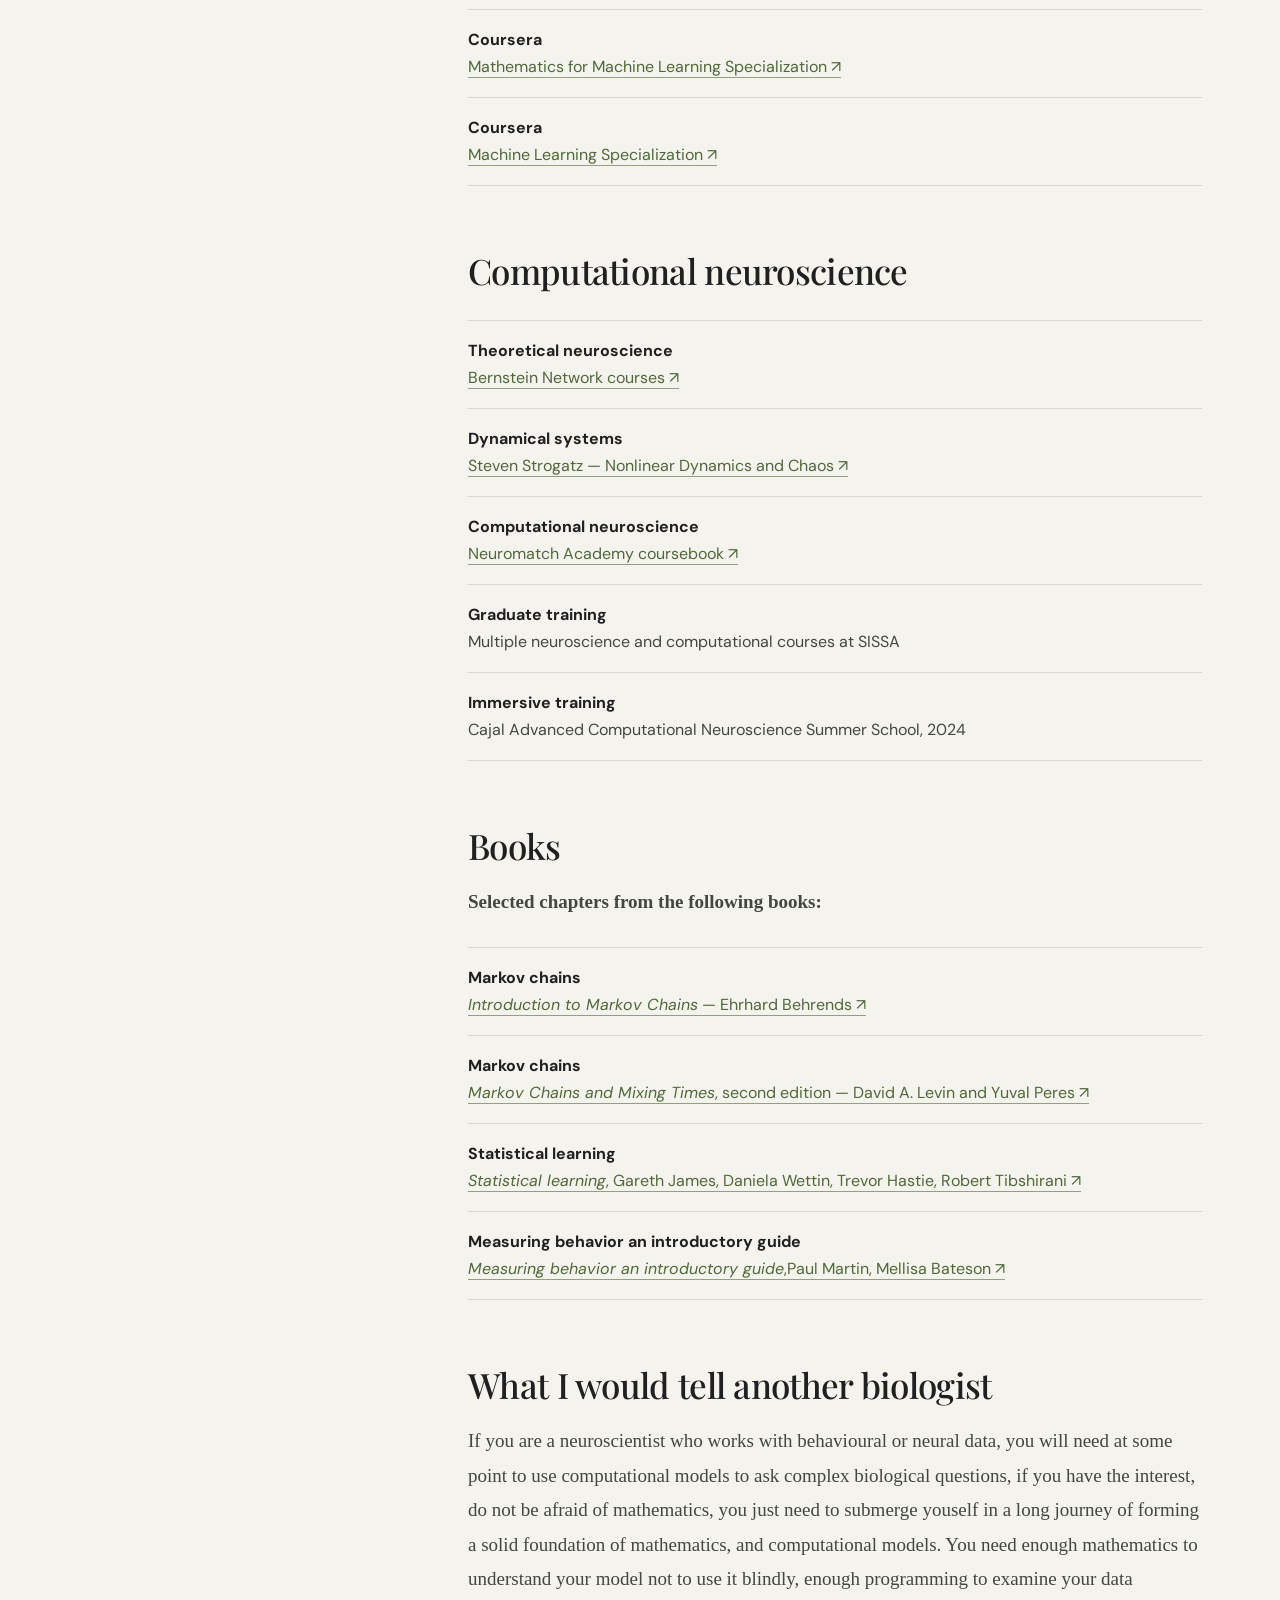
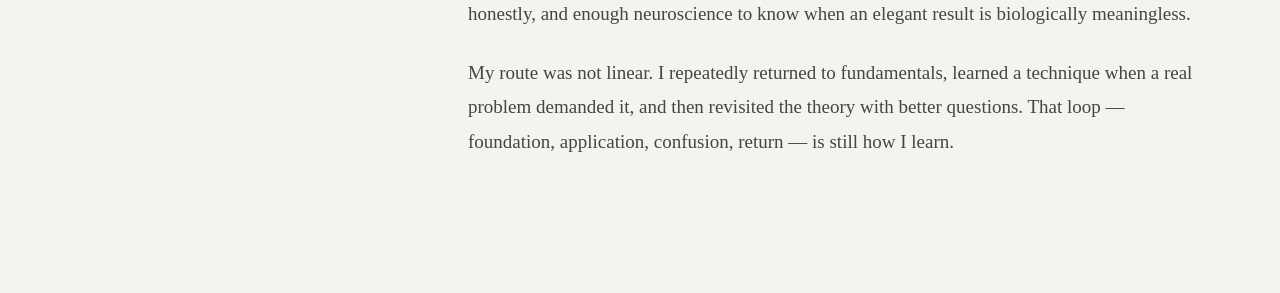
==== commit ca4b5740: "Update index.html" ====
--- a/essay/index.html
+++ b/essay/index.html
@@ -74,7 +74,9 @@
         </ul>
 
         <h3 id="books">Books</h3>
+        <p><strong>Selected chapters from the following books:</strong></p>
         <ul class="resource-list">
+        
           <li><strong>Markov chains</strong><a href="https://link.springer.com/book/10.1007/978-3-322-90157-6" target="_blank" rel="noopener noreferrer"><em>Introduction to Markov Chains</em> — Ehrhard Behrends ↗</a></li>
           <li><strong>Markov chains</strong><a href="https://pages.uoregon.edu/dlevin/MARKOV/" target="_blank" rel="noopener noreferrer"><em>Markov Chains and Mixing Times</em>, second edition — David A. Levin and Yuval Peres ↗</a></li>
           <li><strong>Statistical learning</strong><a href="https://www.statlearning.com/" target="_blank" rel="noopener noreferrer"><em>Statistical learning</em>, Gareth James, Daniela Wettin, Trevor Hastie, Robert Tibshirani ↗</a></li>
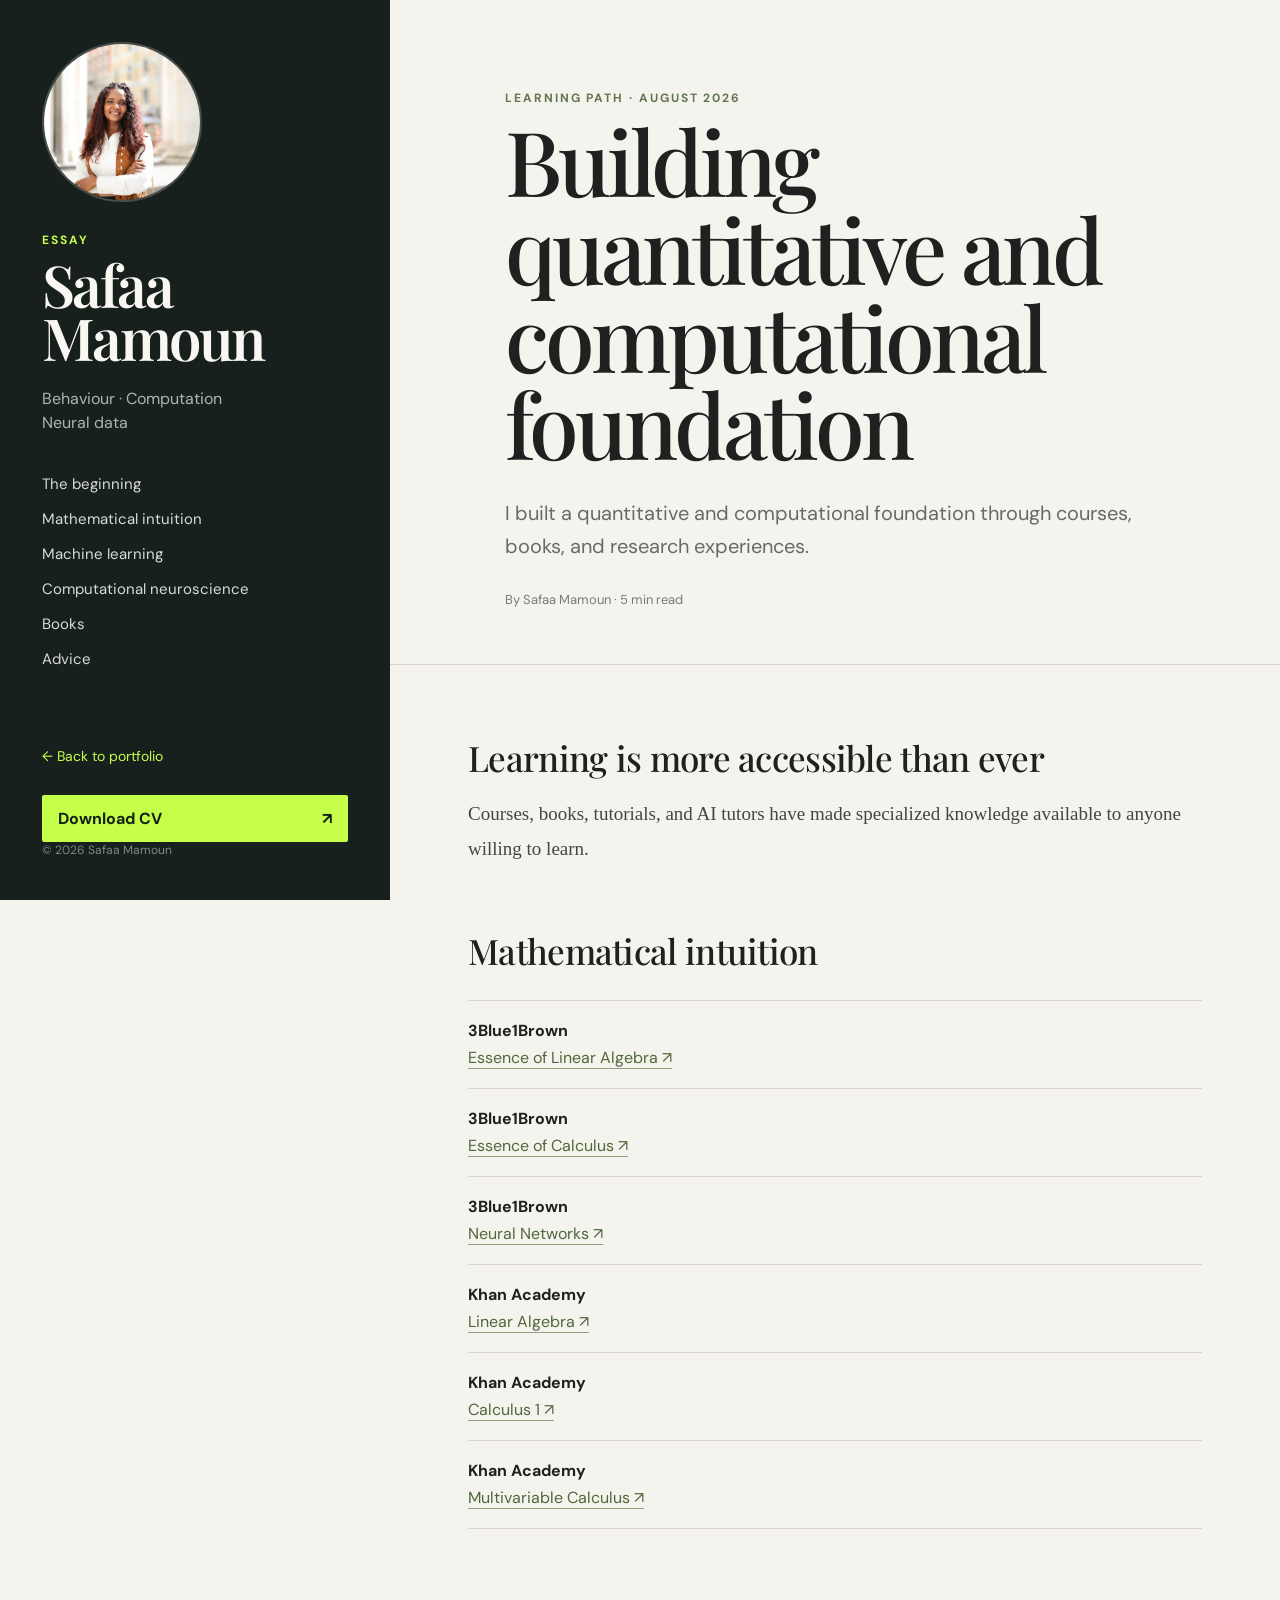
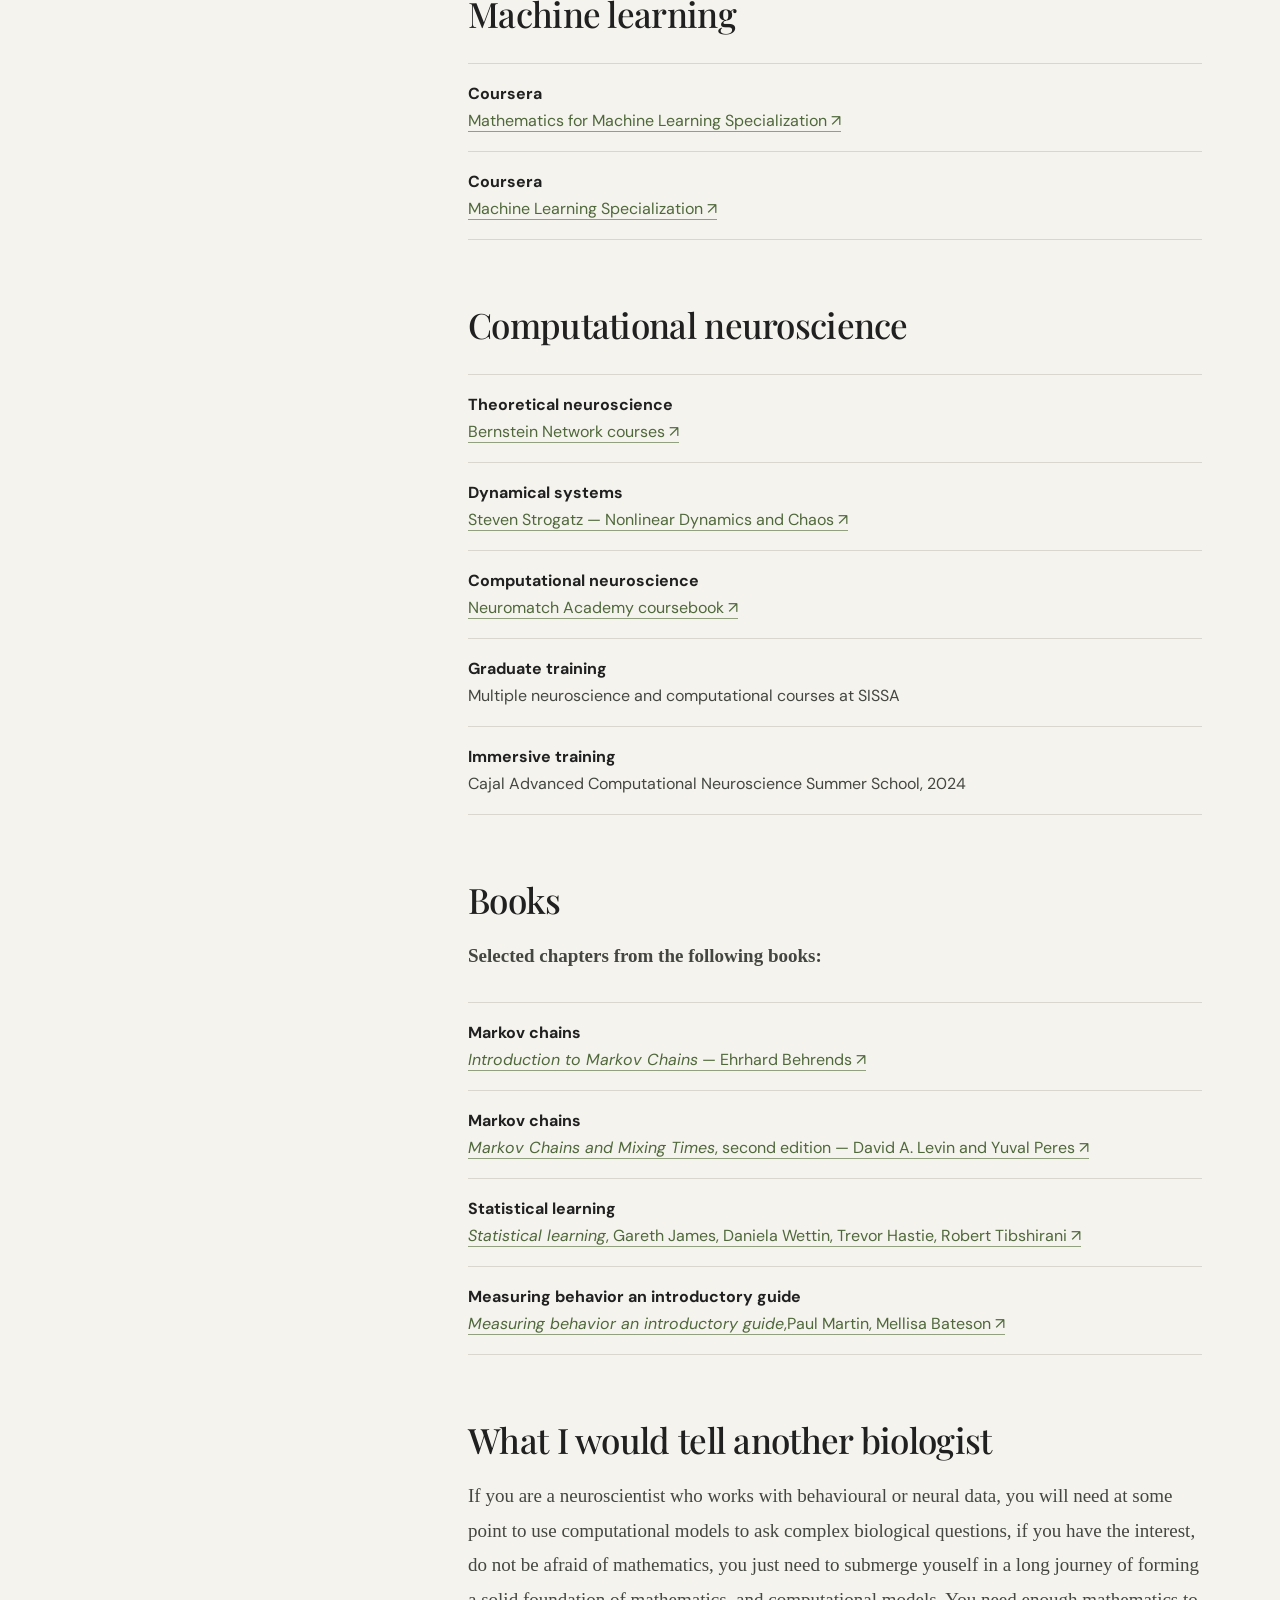
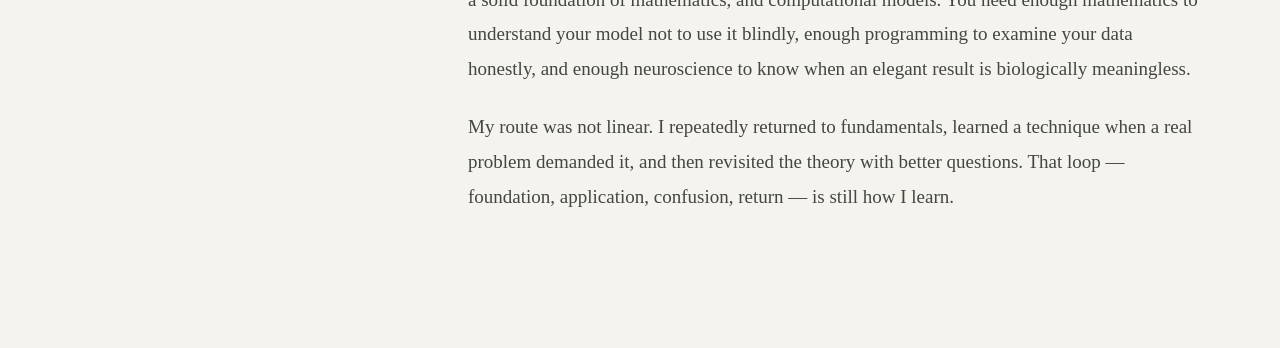
==== commit 3508d1db: "Update index.html" ====
--- a/essay/index.html
+++ b/essay/index.html
@@ -3,7 +3,7 @@
 <head>
   <meta charset="utf-8">
   <meta name="viewport" content="width=device-width, initial-scale=1">
-  <title>How I Learned Computational Neuroscience — Safaa Mamoun</title>
+  <title>Building Quantitative and Computational Foundations — Safaa Mamoun</title>
   <meta name="description" content="Safaa Mamoun's route from biology into mathematics, machine learning, and computational neuroscience.">
   <link rel="preconnect" href="https://fonts.googleapis.com">
   <link rel="preconnect" href="https://fonts.gstatic.com" crossorigin>
@@ -39,8 +39,8 @@
     <article class="article-shell">
       <header class="article-hero">
         <p class="kicker">Learning path · August 2026</p>
-        <h2>How I Learned Computational Neuroscience</h2>
-        <p class="article-deck">I came to computational neuroscience through biology. These are the courses, books, and research experiences that helped me learn its mathematical and computational foundations.</p>
+        <h2>Building quantitative and computational foundation</h2>
+        <p class="article-deck"> I built a quantitative and computational foundation through courses, books, and research experiences.</p>
         <p class="article-meta">By Safaa Mamoun · 5 min read</p>
       </header>
 
